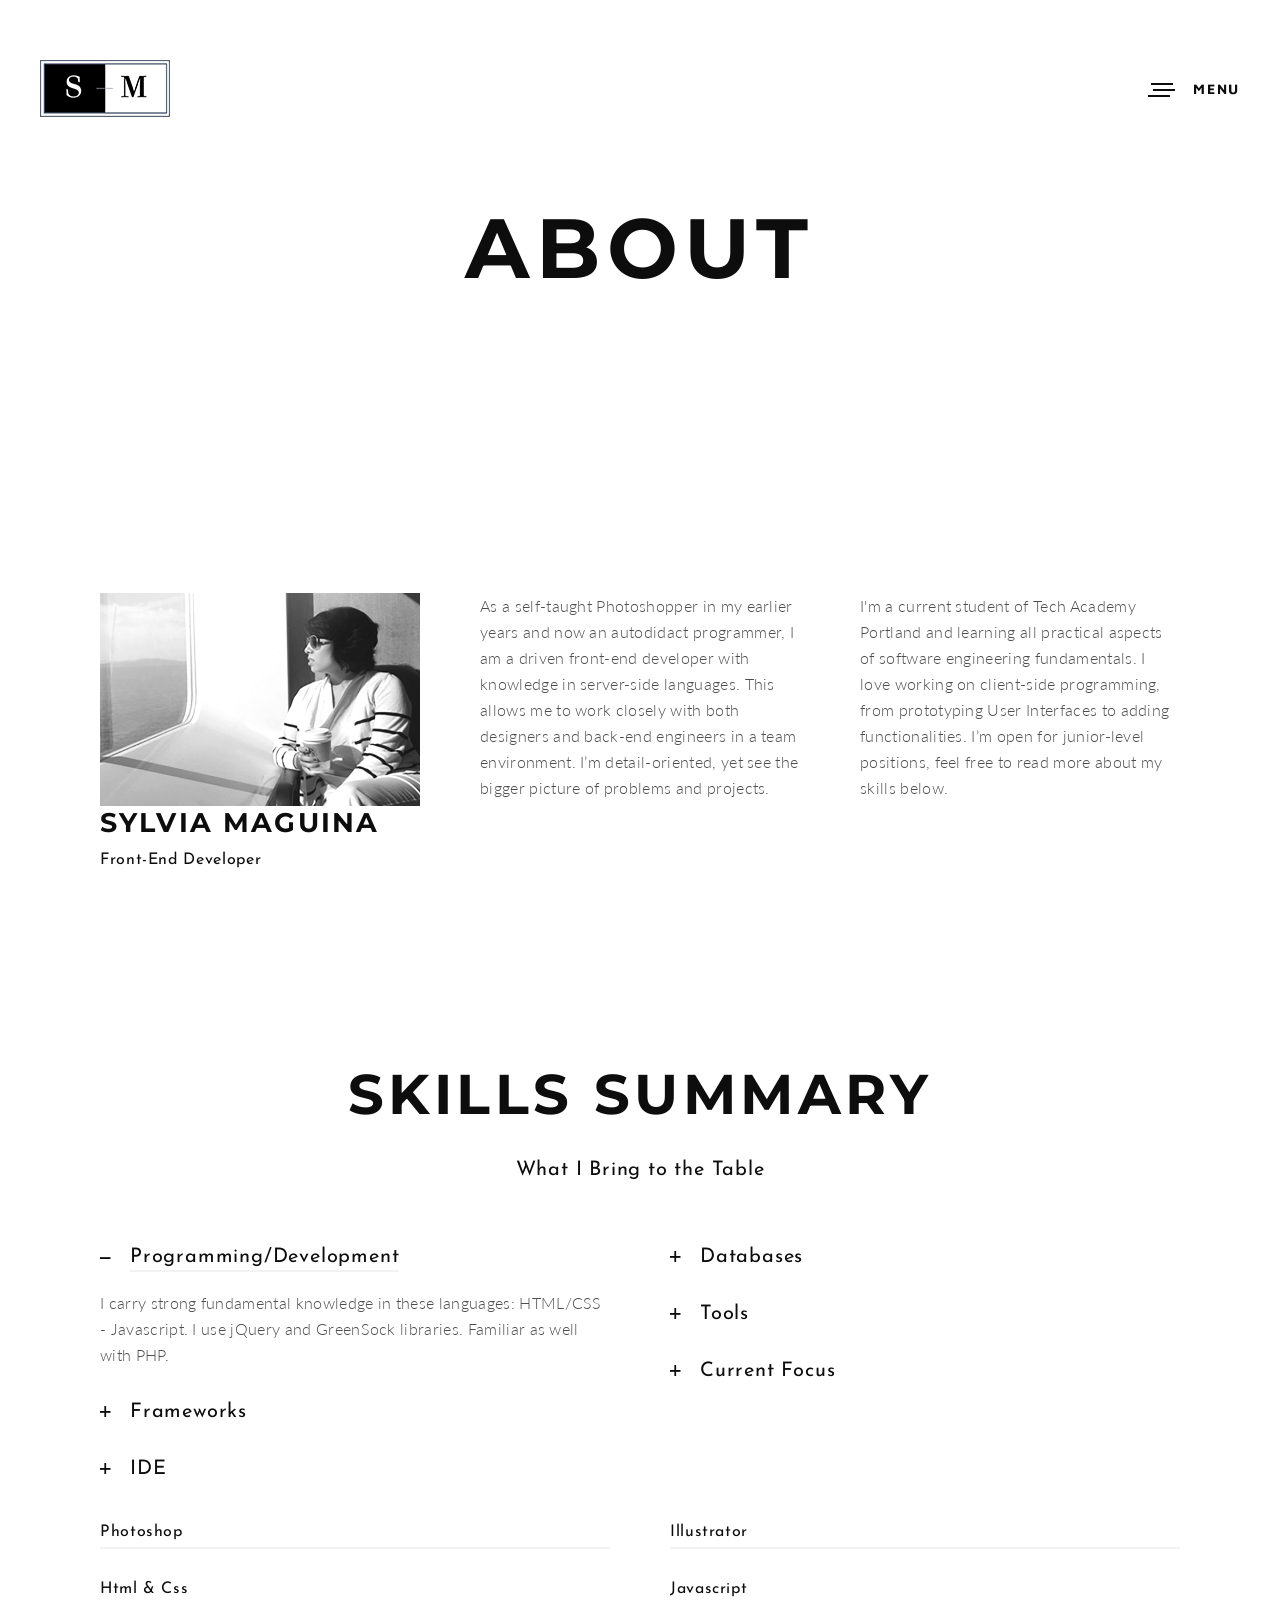
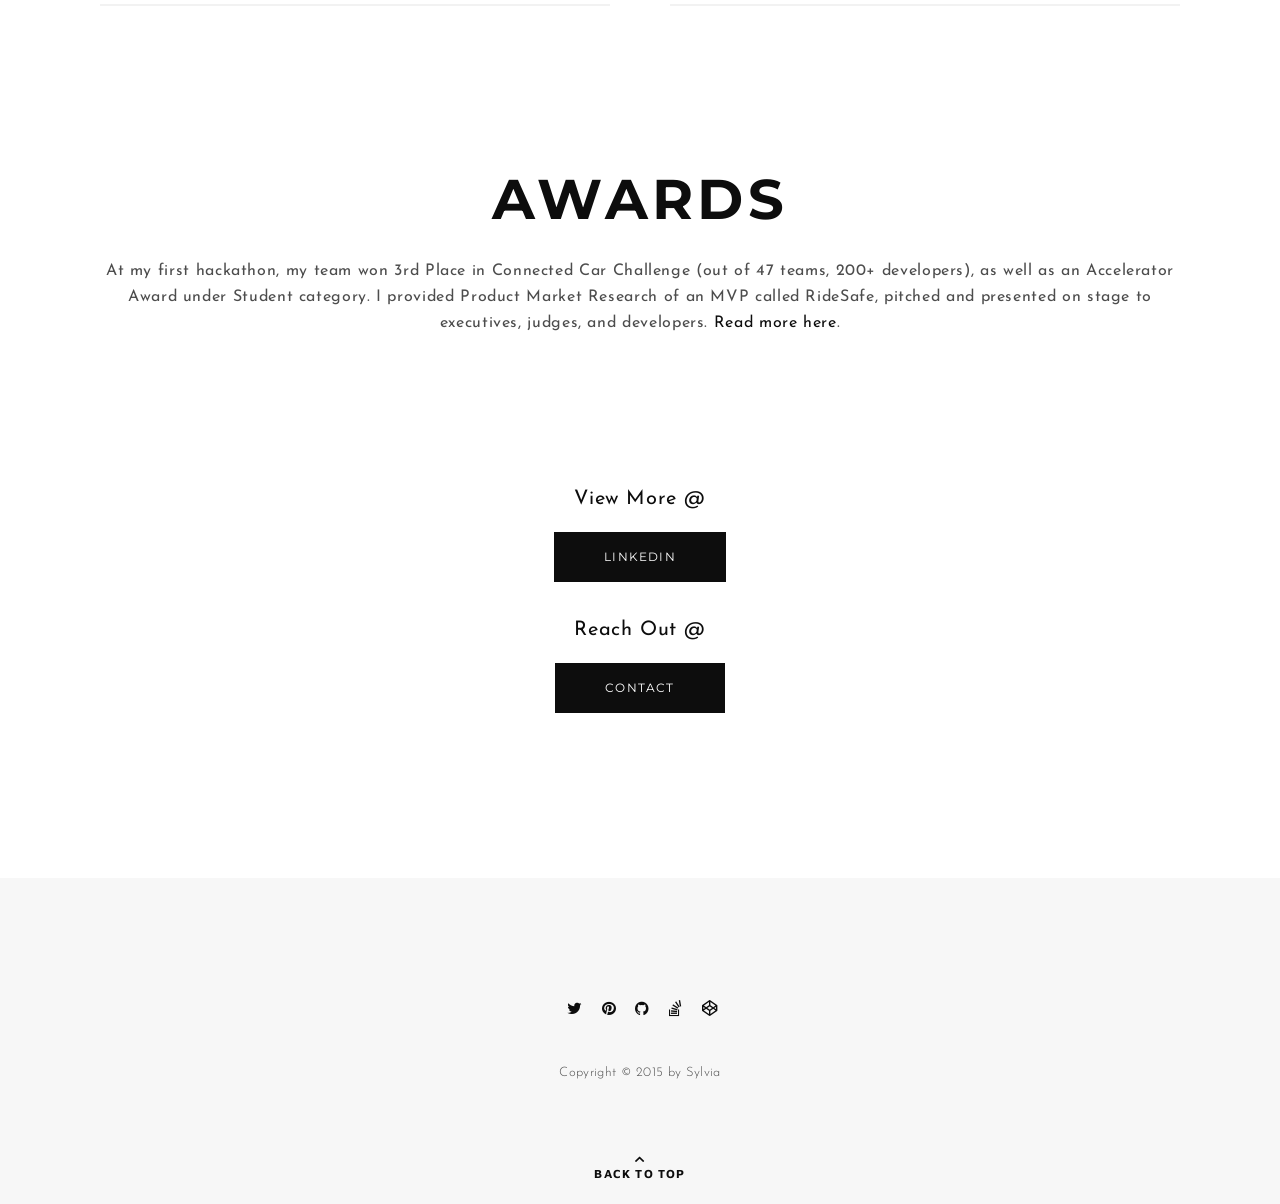
==== about.html @ 3fd0405b "initial commit" ====
<!doctype html>
<!--[if lt IE 7]> <html class="no-js ie6 oldie" lang="en"> <![endif]-->
<!--[if IE 7]>    <html class="no-js ie7 oldie" lang="en"> <![endif]-->
<!--[if IE 8]>    <html class="no-js ie8 oldie" lang="en"> <![endif]-->
<!--[if gt IE 8]><!--> <html class="no-js" lang="en-US"> <!--<![endif]-->
<head>

<!-- DEFAULT META TAGS -->
<meta charset="utf-8">
<meta name="viewport" content="width=device-width, initial-scale=1.0, maximum-scale=1.0, user-scalable=0" />
<meta http-equiv="Content-Type" content="text/html; charset=UTF-8" />
<title>Sylvia Maguina - Front End Engineering - Software Development</title>
<!-- DEFAULT META TAGS -->

<!-- FONTS -->
<link href="http://fonts.googleapis.com/css?family=Montserrat:400,700" rel="stylesheet" type="text/css">
<link href="http://fonts.googleapis.com/css?family=Maven+Pro:400,700,900" rel="stylesheet" type="text/css">
<link href="http://fonts.googleapis.com/css?family=Lato:300,400,700,900" rel="stylesheet" type="text/css">
<link href="http://fonts.googleapis.com/css?family=Josefin+Sans:400,700" rel="stylesheet" type="text/css">
<!-- FONTS -->

<!-- CSS -->
<link rel="stylesheet" id="default-style-css"  href="files/css/style.css" type="text/css" media="all" />
<link rel="stylesheet" id="wolf-css" href="files/css/wolf.css" type="text/css" media="all" />
<link rel="stylesheet" id="owlcarousel-css" href="files/css/owl.carousel.css" type="text/css" media="all" />
<link rel="stylesheet" id="fontawesome-style-css" href="files/css/font-awesome.min.css" type="text/css" media="all" />
<link rel="stylesheet" id="ionic-icons-style-css" href="files/css/ionicons.css" type="text/css" media="all" />
<link rel="stylesheet" id="mqueries-style-css"  href="files/css/mqueries.css" type="text/css" media="all" />
<!-- CSS -->

</head>

<body>

<!-- PAGELOADER -->
<div id="page-loader">
	<div class="page-loader-inner">
		<div class="loader"><strong>Loading</strong></div>
	</div>
</div>
<!-- PAGELOADER -->

<!-- PAGE CONTENT -->
<div id="page-content">

	<!-- HEADER -->
    <header id="header">
        <div class="header-inner clearfix">

            <div id="logo" class="left-float">
                <a id="dark-logo" class="logotype" href="index.html"><img src="files/uploads/smlogodark.png" srcset="files/uploads/smlogodark.png 1x, files/uploads/smlogodark@2x.png 2x" alt="Logo"></a>
                <a id="light-logo" class="logotype" href="index.html"><img src="files/uploads/smlogolight.png" srcset="files/uploads/smlogolight.png 1x, files/uploads/smlogolight@2x.png 2x" alt="Logo"></a>
            </div>

            <div id="menu" class="right-float clearfix">
                <a href="#" class="open-nav"><span class="hamburger"></span><span class="text">Menu</span></a>

                <nav id="main-nav">
                    <ul>
                        <li class="current-menu-item"><a href="index.html">Home</a>
                        </li>
                        <li><a href="about.html">About</a>
                        </li>
                        <!-- <li><a href="blog.html">Blog</a></li> -->
                        <li><a href="contact.html">Contact</a></li>
                    </ul>
                </nav>
            </div>
        </div> <!-- END .header-inner -->
    </header>
	<!-- HEADER -->    
	    
    <!-- HERO  -->
	<section id="hero" class="hero-auto parallax-section" data-parallax-image="files/uploads/cafe.jpg">
    	<div class="page-title">
            <h1><strong>About</strong></h1>
    	</div>
    </section>
    <!-- HERO -->
            
	<!-- PAGEBODY -->
	<section id="page-body">
    	
		<div class="wrapper">
        
        	<div class="column-section clearfix">
            	<div class="column one-third">
                    <img src="files/uploads/biophoto.jpg" alt="BIO PHOTO"/>
                    <div class="team-info offset">
                        <h4><strong>Sylvia Maguina</strong></h4>
                        <h6 class="alttitle">Front-End Developer</h6>
                    </div>
                </div>
                <div class="column one-third">
                	<p>As a self-taught Photoshopper in my earlier years and now an autodidact programmer, I am a driven front-end developer with knowledge in server-side languages. This allows me to work closely with both designers and back-end engineers in a team environment. I’m detail-oriented, yet see the bigger picture of problems and projects.</p>
                </div>
                <div class="column one-third last-col">
                	<p>I'm a current student of Tech Academy Portland and learning all practical aspects of software engineering fundamentals. I love working on client-side programming, from prototyping User Interfaces to adding functionalities. I’m open for junior-level positions, feel free to read more about my skills below.</p>
                </div>
            </div>
            
        	<div class="spacer spacer-big"></div>
           	
            <h2 class="align-center"><strong>Skills Summary</strong></h2>
            <h5 class="alttitle align-center">What I Bring to the Table</h5>
            
            <div class="column-section clearfix">
                <div class="column one-half">
                    <!-- Left-Side Accordion -->
                    <div class="accordion">
                        <div class="toggle-item">
                            <div class="toggle-title toggle-active">
                                <h5 class="alttitle toggle-name">Programming/Development</h5>
                            </div>
                            <div class="toggle-inner">I carry strong fundamental knowledge in these languages: HTML/CSS - Javascript. I use jQuery and GreenSock libraries. Familiar as well with PHP.</div>
                        </div>
                        <div class="toggle-item">
                            <div class="toggle-title">
                                <h5 class="alttitle toggle-name">Frameworks</h5>
                            </div>
                            <div class="toggle-inner">My favorites: Bootstrap, SASS (CSS Preprocessor). Practical knowledge of Wordpress CMS script customizations.</div>
                        </div>
                        <div class="toggle-item">
                            <div class="toggle-title">
                                <h5 class="alttitle toggle-name">IDE</h5>
                            </div>
                            <div class="toggle-inner">WebStorm (esp. for Javascript heavy projects), Sublime Text, Visual Studio</div>
                        </div>
                    </div>
                    <!-- Left-Side Accordion Ends -->
                </div>
                <div class="column one-half last-col">
                    <!-- Right-Side Accordion -->
                    <div class="accordion">
                        <div class="toggle-item">
                            <div class="toggle-title">
                                <h5 class="alttitle toggle-name">Databases</h5>
                            </div>
                            <div class="toggle-inner">Microsoft SQL Server and MySQL</div>
                        </div>
                        <div class="toggle-item">
                            <div class="toggle-title">
                                <h5 class="alttitle toggle-name">Tools</h5>
                            </div>
                            <div class="toggle-inner">Adobe Creative Suite, Photoshop, Illustrator, CodeKit, Codepen and Proto.io for prototyping, Git and Github for Version Control</div>
                        </div>
                        <div class="toggle-item">
                            <div class="toggle-title">
                                <h5 class="alttitle toggle-name">Current Focus</h5>
                            </div>
                            <div class="toggle-inner">Currently studying Python. Will be learning courses in C#, ASP.NET for MTA certification</div>
                        </div>
                    </div>
                    <!-- Right-Side Accordion Ends -->
                </div>
            </div>
             	                
     	</div> <!-- END .wrapper -->
            
        <div class="spacer spacer-small"></div>

        <div class="wrapper">
            <div class="column-section clearfix">
                <div class="column one-half">
                    <div class="skill">
                        <h6 class="skill-name alttitle">Photoshop</h6>
                        <div class="skill-bar"><div class="skill-active" style="" data-perc="88">
                            <span class="tooltip">88%</span></div></div>
                    </div>
                    <div class="skill">
                        <h6 class="skill-name alttitle">Html & Css</h6>
                        <div class="skill-bar"><div class="skill-active" style="" data-perc="97">
                            <span class="tooltip">97%</span></div></div>
                    </div>
                </div>
                <div class="column one-half last-col">
                    <div class="skill">
                        <h6 class="skill-name alttitle">Illustrator</h6>
                        <div class="skill-bar"><div class="skill-active" style="background-color:#28D9EF;" data-perc="73">
                            <span class="tooltip">73%</span></div></div>
                    </div>
                    <div class="skill">
                        <h6 class="skill-name alttitle">Javascript</h6>
                        <div class="skill-bar"><div class="skill-active" style="background-color:#28D9EF;" data-perc="85">
                            <span class="tooltip">80%</span></div></div>
                    </div>
                </div>
            </div> <!-- END .column-section -->
        </div>

        <div class="spacer spacer-big"></div>

		<div class="wrapper">
        	
           	<h2 class="align-center"><strong>Awards</strong></h2><br>
                <div class="column one-full align-center">
                    <p class="alttitle">At my first hackathon, my team won 3rd Place in Connected Car Challenge (out of 47 teams, 200+ developers), as well as an Accelerator Award under Student category. I provided Product Market Research of an MVP called RideSafe, pitched and presented on stage to executives, judges, and developers. <a href="http://developerboards.att.lithium.com/t5/AT-T-Developer-Program-Blogs/Coders-Win-with-Safety-Apps-at-Super-Mobility-Week-Hackathon/ba-p/38857">Read more here</a>.</p>
                </div>
            
       		<div class="spacer spacer-medium"></div>
            
            <h5 class="alttitle align-center">View More @</h5>
            <p class="align-center"><a class="sr-button sr-button2" href="http://www.linkedin.com/in/sylviam23">Linkedin</a></p>

            <h5 class="alttitle align-center">Reach Out @</h5>
            <p class="align-center"><a class="sr-button sr-button2" href="contact.html">Contact</a></p>
                       
		</div> <!-- END .wrapper -->
        
       	<div class="spacer spacer-big"></div>
        
 	</section>
	<!-- PAGEBODY -->
    
    <!-- FOOTER -->
    <footer>
        <div class="footer-inner align-center wrapper">
            <div class="widget">
                <ul class="socialmedia-widget">
                    <li class="twitter"><a href="http://www.twitter.com/smag23"></a></li>
                    <li class="pinterest"><a href="http://www.pinterest.com/inspiredmindTV"></a></li>
                    <li class="github"><a href="http://www.github.com/SMaguina"></a></li>
                    <li class="stackoverflow"><a href="http://stackoverflow.com/users/4808619/sylvia"></a></li>
                    <li class="codepen"><a href="http://codepen.io/SMaguina"></a></li>
                </ul>
            </div>

            <div class="widget copyright">
                <p>Copyright &copy; 2015 by Sylvia<br>
            </div>

            <a id="backtotop" href="#">Back To Top</a>
        </div>
    </footer>
    <!-- FOOTER -->
    
</div> <!-- END #page-content -->
<!-- PAGE CONTENT -->

<!-- SCRIPTS -->
<script src="files/js/jquery-2.1.4.min.js"></script>
<script type="text/javascript" src="files/js/jquery.pace.js"></script>
<script type="text/javascript" src="files/js/jquery.easing.1.3.js"></script>
<script type="text/javascript" src="files/js/jquery.easing.compatibility.js"></script>
<script type="text/javascript" src="files/js/jquery.visible.min.js"></script>
<script type="text/javascript" src="files/js/tweenMax.js"></script>
<script type="text/javascript" src="files/js/jquery.backgroundparallax.min.js"></script>
<script type="text/javascript" src="files/js/jquery.owl.carousel.js"></script>
<script type="text/javascript" src="files/js/jquery.wolf.min.js"></script>
<script type="text/javascript" src="files/js/lightcase.js"></script>
<script type="text/javascript" src="files/js/script.js"></script>
<!-- SCRIPTS -->

</body>
</html>
---- files/css/style.css ----
/*-----------------------------------------------------------------------------------

	0.	RESET & CLEARFIX
	1.	BASICS (body, headers, links, etc)
	2. 	GENERAL ELEMENTS
	3.	HEADER
	4.	PAGE LOADER
	5. 	MENU / NAV
	6. 	FOOTER
	7. 	HERO / PAGETITLE
	8. 	PORTFOLIO
	9. 	FILTER / SHARE
	10. BLOG
	11.	MASONRY
	12. HORIZONTAL SECTIONS
	13. PAGINATION
	14. COLUMNS GRID
	15. ELEMENTS / SHORTCODES
	16. CUSTOM
	
-----------------------------------------------------------------------------------*/



/*---------------------------------------------- 
0. RESET & CLEARFIX
------------------------------------------------*/
html, body, div, span, applet, object, iframe,
h1, h2, h3, h4, h5, h6, p, blockquote, pre,
a, abbr, acronym, address, big, cite, code,
del, dfn, em, font, img, ins, kbd, q, s, samp,
small, strike, strong, sub, sup, tt, var,
.overlaycaption,figure,
b, u, i, center,
dl, dt, dd, ol, ul, li,
fieldset, form, label, legend,
table, caption, tbody, tfoot, thead, tr, th, td {
	margin: 0;
	padding: 0;
	border: 0;
	outline: 0;
	font-size: 100%; }
	
ol, ul  { list-style: none; }

:focus  { outline: 0; }

/* deleting the default appearence for form elements */
input[type=text], input[type=password], input[type=submit], textarea, select { -moz-appearance: none; -webkit-appearance: none; }

.clearfix:after { content: ""; display: block; clear: both; visibility: hidden; font-size: 0;  height: 0; }
.clearfix { *display: inline-block; height: 1%; }
.clear { clear: both; display: block; font-size: 0;	height: 0; line-height: 0; width:100%; }

/* HTML5 display definitions */
article, aside, details, .overlaycaption, figure, footer, header, hgroup, menu, nav, section, dialog { display: block; }
audio, canvas, video { display: inline-block; *display: inline; *zoom: 1; }
audio:not([controls]) { display: none; }
[hidden] { display: none; visibility: hidden; }




/*---------------------------------------------- 
1. BASICS
------------------------------------------------*/
html {
	height: 100%;
	font-size: 100%;
	-webkit-text-size-adjust: 100%; /* Prevent iOS text size adjust on orientation change without disabling user zoom */
	-ms-text-size-adjust: 100%;
	position: relative;
	}

body {
	font-family: 'Lato', 'Helvetica Neue', Helvetica, Arial, sans-serif; 
	font-weight: 300;
	letter-spacing: 0.02em;
	font-size: 16px; 
	line-height: 26px;
	color:#4d4d4d; 
	text-align: left; 
	position: relative;
	background: #ffffff;
	min-height: 100%;
	}
::selection { background:#0d0d0d; color:#ffffff; }
::-moz-selection { background:#0d0d0d; color:#ffffff; }
::-webkit-selection { background:#0d0d0d; color:#ffffff; }


/* Headings
---------------------------------------- */
h1, h2, h3, h4, h5, h6 {
	font-family: 'Montserrat'; 
	font-weight: 400;
	text-transform: uppercase; 
	letter-spacing: 0.08em;
	color: #0d0d0d;
	}
	.text-light h1, .text-light h2, .text-light h3, .text-light h4, .text-light h5, .text-light h6 { color: #0d0d0d; }

h1 { font-size: 84px; line-height: 96px; }
h2 { font-size: 56px; line-height: 66px; }
h3 { font-size: 34px; line-height: 42px; text-align: center; }
h4 { font-size: 27px; line-height: 34px; }
h5 { font-size: 20px; line-height: 26px; }
h6 { font-size: 16px; line-height: 21px; }

h1 b, h2 b, h3 b, h4 b, h5 b, h6 b, h1 strong, h2 strong, h3 strong, h4 strong, h5 strong, h6 strong { font-weight: 700; }
	
/* Headers Spacing */
div h1, div h2, div h3, div h4, div h5, div h6 { margin-top: 30px; }
div h1:first-child, div h2:first-child, div h3:first-child, div h4:first-child, div h5:first-child, div h6:first-child { margin-top: 0px !important; }

h1 + h1, h1 + h2, h1 + h3, h1 + h4, h1 + h5, h1 + h6,
h2 + h1, h2 + h2, h2 + h3, h2 + h4, h1 + h5, h2 + h6,
h3 + h1, h3 + h2, h3 + h3, h3 + h4, h3 + h5, h3 + h6,
h4 + h1, h4 + h2, h4 + h3, h4 + h4, h4 + h5, h4 + h6,
h5 + h1, h5 + h2, h5 + h3, h5 + h4, h5 + h5, h5 + h6,
h6 + h1, h6 + h2, h6 + h3, h6 + h4, h6 + h5, h6 + h6 { margin-top: 10px; }

.alttitle { font-family: 'Josefin Sans'; font-weight: 400; text-transform: none; letter-spacing: 0.04em; }
.alttitle b, .alttitle strong { font-weight: 700; }

/* headers with link */
h1 a, h2 a, h3 a, h4 a, h5 a, h6 a { color: #0d0d0d; 	}
h1 a:hover, h2 a:hover, h3 a:hover, h4 a:hover, h5 a:hover, h6 a:hover { color: #28D9EF; }



/* Forms
---------------------------------------- */
::-webkit-input-placeholder { color: #0d0d0d; }
:-moz-placeholder { color: #0d0d0d; }
::-moz-placeholder { color: #0d0d0d; }
:-ms-input-placeholder { color: #0d0d0d; }

.text-light ::-webkit-input-placeholder { color: #ffffff; }
.text-light :-moz-placeholder { color: #ffffff; }
.text-light ::-moz-placeholder { color: #ffffff; }
.text-light :-ms-input-placeholder { color: #ffffff; }

input[type=text], input[type=password], input[type=email], textarea {
	font-family: 'Montserrat', 'Helvetica Neue', Helvetica, Arial, sans-serif; 
	font-weight: 700;
	font-size: 16px;
	background: transparent;
	border: none;
	line-height: 24px;
	height: 24px;
	color:#0d0d0d;
	padding: 0px 0px;
	transition: all 200ms ease;
	border-radius: 0px;
	-moz-border-radius:0x; 
	-khtml-border-radius:0px; 
	-webkit-border-radius:0px;
	resize: none;
	border-bottom: 1px solid #f2f2f2;
	}
	.text-light input[type=text], .text-light input[type=password], .text-light input[type=email], .text-light textarea { border-color: #808080; color: #ffffff; }
		
input[type=text]:focus, input[type=password]:focus, input[type=email]:focus, textarea:focus { border-color: #0d0d0d; }
.text-light input[type=text]:focus, .text-light input[type=password]:focus, .text-light input[type=email]:focus, .text-light textarea:focus { border-color: #ffffff; }

input.false[type=text], input.false[type=password]:focus, input.false[type=email], textarea.false { 
	border-color: #fa4d5a;
}

input[type=text], input[type=password], input[type=email] { width: 100%; max-width: 100%; }
textarea { width: 100%; min-height: 100px; max-width: 100%; }

.one-half input[type=text], .one-half input[type=password], .one-half input[type=email] { width: 520px; }
.one-half textarea { width: 520px; }

input[type=submit] {
	cursor: pointer;
	border-radius: 0px;
	-moz-border-radius:0x; 
	-khtml-border-radius:0px; 
	-webkit-border-radius:0px;
	display: inline-block;
	font-family: 'Montserrat';
	font-weight: 400;
	font-size: 12px;
	line-height: 20px !important;
	letter-spacing: 0.1em; 
	text-transform: uppercase;
	text-align: center;
	margin-bottom: 5px;
	-webkit-transition: all 0.1s ease;
    -moz-transition: all 0.1s ease;
    -o-transition: all 0.1s ease;
    -ms-transition: all 0.1s ease;
    transition: all 0.1s ease;
	color: #ffffff;
	padding: 15px 50px;
	background: #0d0d0d;
	border: none;
	}

input[type=submit]:hover { background: #28D9EF;  }
.text-light input[type=submit]:hover {  background: #ffffff; color: #0d0d0d; }
	
select {
	border: 1px solid #d9d9d9 ;
	font-family: 'Maven Pro';
	font-size: 14px;
	font-weight: 300;
	height: 44px;
	width: auto;
	padding:8px;
	color: #b2b2b2;
	border-radius: 0px;
	-moz-border-radius:0x; 
	-khtml-border-radius:0px; 
	-webkit-border-radius:0px;
	}
select:hover {	border-color: #0d0d0d; }
	
select option {
	cursor: pointer;
	padding: 5px 7px;
	}
	
label {
	line-height: 20px;
	width: 100%;
	color: #0d0d0d;
	font-size: 13px;
	font-weight: 400;
	text-transform: uppercase; 
	letter-spacing: 0.1em;
	}
	.text-light label { color: #ffffff; }
	.form-row.false label { color: #fa4d5a; }
	
form {
	margin-top: 80px;
	}
	
form .form-row {
	margin-top: 40px;
	position: relative;
	}
	
form .form-submit {
	margin-top: 40px;
	}
	
div form:first-child, form .form-row:first-child 	 {
	margin-top: 0px;
	}
	

/* Chech formular */
#form-note {
	display: none;
	margin-top: 20px;
	}



/* Links
---------------------------------------- */
a {
	text-decoration: none;
	cursor: pointer;
	-webkit-tap-highlight-color:rgba(0,0,0,0.0);
	color: #0d0d0d;
	}
	a:hover { color: #28D9EF; }
	
.text-light a:hover { color: #ffffff; }



/* Embedded content
---------------------------------------- */
img, object, video {
	max-width: 100%; 
	height: auto;
	display: inline-block;
	margin:0;
    vertical-align:top;
	}
	
img {
	width: auto;
	max-width: 100%; 
	border: 0;
	-ms-interpolation-mode: bicubic;
	}

p img { margin-top: 20px; }
p img:first-child { margin-top: 0px; }
img.alignleft { margin: 3px 20px 20px 0; float: left; }
img.alignright { margin: 3px 0px 20px 20px; float: right; }



/* Lists
---------------------------------------- */
ul {
	margin-top: 20px;
	margin-left: 15px;
	list-style: disc;
	}
	div ul:first-child, li ul:first-child { margin-top: 0px; }
	
ol {
	margin-top: 20px;
	margin-left: 30px;
	list-style: decimal;
	}
	div ol:first-child, li ol:first-child { margin-top: 0px; }

ul li, ol li {
	margin-top: 10px;
	}
	ul li:first-child, ol li:first-child { margin-top: 0px; }	

ul.list-nostyle {
	list-style: none !important;
	margin-left: 0 !important;
	}
	
ul.list-nostyle li > .fa {
	margin-right: 10px;
	}
	


/* Others
---------------------------------------- */
p { 
	margin-top: 20px; 
	}
	div p:first-child {  margin-top: 0px;  }	
	
strong, b, dt {
	font-weight: 600;
}

i, dfn, em {
	font-style: italic;
	}
	
strong i, b i, dt i, strong em, b em, dt em {
	font-style: italic;
	font-weight: 700;
	}

blockquote {
	margin: 60px;
	font-size: 24px; line-height: 32px;
	font-family: 'Josefin Sans', Georgia;
	font-weight: 300;
	color: #0d0d0d;
	font-style: italic;
	}
	div blockquote:first-child {  margin-top: 0px;  }

blockquote p {
	margin: 0;
	}
	
pre, code {
	padding: 20px;
	margin-top: 20px;
	font-size: 12px;
	line-height: 16px;
	display: block;
	background: #f7f7f7;
	color: #0d0d0d;
	}
	div pre:first-child, div code:first-child { margin-top: 0px; } 

p pre, p code {
	padding: 0 5px;
	margin-top: 0;
	display: inline-block;
	}


/*---------------------------------------------- 
2. GENERAL ELEMENTS
------------------------------------------------*/
#page-content {
	overflow: hidden;
	margin: 0;
	min-width: 1080px;
	}
	
#page-body {
	padding-top: 150px;					
	}
	#page-body.nopadding { padding: 0; }

.wrapper {
	width: 1080px;
	margin: 0 auto;
	}
	.wrapper-small { width: 780px;	margin: 0 auto; padding-top: 80px; }
	.wrapper-mini { width: 400px;	margin: 0 auto; }
	.wrapper:after, .wrapper-small:after, .wrapper-mini:after  { content: ""; display: block; clear: both; visibility: hidden; font-size: 0;  height: 0; }

.left-float { 
	float: left; 
	}
	
.right-float { 
	float: right; 
	}
	
.align-center {
	text-align: center;
	}
	
.align-right {
	text-align: right;
	}
	
.text-light {
	color: #ffffff;
	}

.colored {
	color: #28D9EF;
	}
	
		

/*---------------------------------------------- 
3. HEADER
------------------------------------------------*/
header {
	position: fixed;
	top: 0;
	left: 0;
	width: 100%;
	height: 0px;
	z-index: 10;
	}	
	header.non-fixed {	position: absolute; }	
	
header .header-inner { padding: 0px 40px; height: 0; margin-top: 60px; margin-bottom: 60px; }
header .header-inner.wrapper { padding: 0; }

/* header background (white bar when nav is open)*/
header:after {
	content:"";
	background: #ffffff;
	position: absolute;
	top: -150px;									
	left: 0;	
	width: 100%;
	height: 150px;								
	transition: top 0.3s ease;
	z-index: 9;
	}
	header.nav-is-open:after { top: 0; }
	header.header-transparent:after { background: transparent; display: none; }
		
header #logo {
	max-width: 100%;
	height: 30px;
	position: relative;
	z-index: 10;
	}

header #logo #dark-logo + #light-logo {
	position: absolute;
	top: 0;
	left: 0;
	height: 100%;
	opacity: 0; filter: alpha(opacity=0); -ms-filter:"progid:DXImageTransform.Microsoft.Alpha(Opacity=0)";
	}
	
header #logo img { max-height: 100%; }


/* switching logos */
header #logo .logotype { transition: opacity 0.3s ease; }
header.nav-is-open #logo #dark-logo { opacity: 1; filter: alpha(opacity=100); -ms-filter:"progid:DXImageTransform.Microsoft.Alpha(Opacity=100)"; }
header.nav-is-open #logo #light-logo {opacity:0;filter: alpha(opacity=0);-ms-filter:"progid:DXImageTransform.Microsoft.Alpha(Opacity=0)";}
header #logo.show-light-logo #dark-logo { opacity: 0; filter: alpha(opacity=0); -ms-filter:"progid:DXImageTransform.Microsoft.Alpha(Opacity=0)"; }
header #logo.show-light-logo #dark-logo + #light-logo { opacity: 1; filter: alpha(opacity=100); -ms-filter:"progid:DXImageTransform.Microsoft.Alpha(Opacity=100)"; }

.header-transparent #logo #dark-logo { opacity: 1; filter: alpha(opacity=100); -ms-filter:"progid:DXImageTransform.Microsoft.Alpha(Opacity=100)"; }
.header-transparent #logo #light-logo { opacity: 0; filter: alpha(opacity=0); -ms-filter:"progid:DXImageTransform.Microsoft.Alpha(Opacity=0)"; }
.header-transparent #logo.show-light-logo #dark-logo { opacity: 0; filter: alpha(opacity=0); -ms-filter:"progid:DXImageTransform.Microsoft.Alpha(Opacity=0)"; }
.header-transparent #logo.show-light-logo #dark-logo + #light-logo { opacity: 1; filter: alpha(opacity=100); -ms-filter:"progid:DXImageTransform.Microsoft.Alpha(Opacity=100)"; }

header.hero-invisible #logo #dark-logo { opacity: 1!important; filter: alpha(opacity=100)!important; -ms-filter:"progid:DXImageTransform.Microsoft.Alpha(Opacity=100)"!important; }
header.hero-invisible #logo #light-logo {opacity:0!important;filter: alpha(opacity=0)!important;-ms-filter:"progid:DXImageTransform.Microsoft.Alpha(Opacity=0)"!important;}


/* header-open on page load */
header.header-open:after { top: 0; }
header.header-open:not(.header-transparent) #logo #dark-logo, header.nav-is-open:not(.header-transparent) #logo #dark-logo{opacity:1!important;filter:alpha(opacity=100)!important;-ms-filter:"progid:DXImageTransform.Microsoft.Alpha(Opacity=100)"!important;}
header.header-open:not(.header-transparent) #logo #light-logo, header.nav-is-open:not(.header-transparent) #logo #light-logo{opacity:0!important;filter: alpha(opacity=0)!important;-ms-filter:"progid:DXImageTransform.Microsoft.Alpha(Opacity=0)"!important;}

header.header-open:not(.header-transparent) + #hero, header.header-open:not(.header-transparent) + #page-body { 
	margin-top: 150px; 						
}




/*---------------------------------------------- 
4. PAGELOADER
------------------------------------------------*/
.pace {
    position: fixed;
    top: 0;
    left: 0;
    width: 100%;
	height: 4px;
    background: transparent;
    z-index: 999999;
	transition: all 800ms .2s ease-in-out;
	-webkit-transition: all 800ms .2s ease-in-out;
    -moz-transition: all 800ms .2s ease-in-out;
    -o-transition: all 800ms .2s ease-in-out;
    -ms-transition: all 800ms .2s ease-in-out;
	 opacity:1;filter:alpha(opacity=100);-ms-filter:"progid:DXImageTransform.Microsoft.Alpha(Opacity=100)";
	}
body.loading-end .pace { opacity:0!important;filter:alpha(opacity=0)!important;-ms-filter:"progid:DXImageTransform.Microsoft.Alpha(Opacity=0)"!important; }

.pace .pace-progress {
    background: #000000;
    z-index: 2000;
    height: 4px;
    -moz-transition: all 1s;
    -webkit-transition: all 1s;
    -ms-transition: all 1s;
    -khtml-transition: all 1s;
    transition: all 1s;
}

.pace-inactive {
   display: none;
}

#page-loader {
	position: fixed;
	height: 100%;
	width: 100%;
	background: #ffffff;
	z-index: 9;
	}	
	
#page-loader .loader-logo-name {
	position: absolute;
	top: 40px;
	left: 0;
	text-align: center;
	width: 100%;
	}
	
#page-loader .loader-logo-name img {
	height: 30px;
	}
	
#page-loader .loader-subtitle {
	margin-top: 10px;
	}
	
#page-loader .loader {
	margin-top: 40px;
	font-family: 'Montserrat'; 
	font-weight: 400;
	text-transform: uppercase; 
	letter-spacing: 0.1em;
	color: #0d0d0d;
	font-size: 32px;
	line-height: 40px;
	position: absolute;
	top: 50%;
	margin-top: -20px;
	left: 0;
	text-align: center;
	width: 100%;
	}



/*---------------------------------------------- 
5. MENU / NAV
------------------------------------------------*/
#menu {
	position: relative;
	z-index: 10;
	}
	
.open-nav {
	display: block;
	height: 30px;										
	float: right;
	position: relative;
	z-index: 10;
	margin-left: 20px;
	}

.open-nav .hamburger {
 	display: inline-block;
	width: 22px;
	height: 2px;
	background-color: #0d0d0d;
	position: relative;
	top: -3px;
	transition: background 0.4s ease;
	}
	
.open-nav .hamburger:before, .open-nav .hamburger:after {
  	content: '';
  	width: 100%;
  	height: 100%;
  	position: absolute;
  	background-color: #0d0d0d;
  	right: 0;
  	-webkit-transform: translateZ(0);
  	-moz-transform: translateZ(0);
  	-ms-transform: translateZ(0);
  	-o-transform: translateZ(0);
  	transform: translateZ(0);
  	-webkit-backface-visibility: hidden;
  	backface-visibility: hidden;
  	transition: transform 0.4s, background 0.4s ease, right .2s ease;
	-webkit-transition: -webkit-transform 0.4s ease, background 0.4s, right .2s ease;
    -moz-transition: -moz-transform 0.4s, background 0.4s ease, right .2s ease;
    -o-transition: -o-transform 0.4s, background 0.4s ease, right .2s ease;
    -ms-transition: -ms-transform 0.4s, background 0.4s ease, right .2s ease;
	}
	
.open-nav .hamburger:before {
	right: 2px;	
  	-webkit-transform: translateY(-6px) rotate(0deg);
  	-moz-transform: translateY(-6px) rotate(0deg);
  	-ms-transform: translateY(-6px) rotate(0deg);
  	-o-transform: translateY(-6px) rotate(0deg);
  	transform: translateY(-6px) rotate(0deg);
	}
.open-nav .hamburger:after {
	right: 5px;	
  	-webkit-transform: translateY(6px) rotate(0deg);
  	-moz-transform: translateY(6px) rotate(0deg);
  	-ms-transform: translateY(6px) rotate(0deg);
  	-o-transform: translateY(6px) rotate(0deg);
  	transform: translateY(6px) rotate(0deg);
	}
	
.open-nav:hover .hamburger:before, .open-nav:hover .hamburger:after { 
	right: 0px;
 	}

.open-nav .text {
	width: 65px;
	text-align: right;
	display: inline-block;
	font-family: 'Maven Pro';
	font-weight: 700;
	font-size: 14px;
	line-height: 30px;										
	text-transform: uppercase;
	color: #0d0d0d;
	letter-spacing: 0.12em;
	transition: width 0.4s ease, opacity 0.2s ease 0.3s, color 0.4s;
	}
	
	
/* open nav state */	
header.nav-is-open #menu .open-nav .hamburger {
  	background-color: transparent;
	transition: background 0.1s ease;
}
header.nav-is-open #menu .open-nav .hamburger:before {
	width:70%;
	right: 0px;	
	-webkit-transform: translateY(0) rotate(45deg);
	-moz-transform: translateY(0) rotate(45deg);
	-ms-transform: translateY(0) rotate(45deg);
	-o-transform: translateY(0) rotate(45deg);
	transform: translateY(0) rotate(45deg);
  	background-color: #0d0d0d;
}
header.nav-is-open #menu .open-nav .hamburger:after {
	width:70%;
	right: 0px;
	-webkit-transform: translateY(0) rotate(-45deg);
	-moz-transform: translateY(0) rotate(-45deg);
	-ms-transform: translateY(0) rotate(-45deg);
	-o-transform: translateY(0) rotate(-45deg);
	transform: translateY(0) rotate(-45deg);
  	background-color: #0d0d0d;
}

header.nav-is-open #menu .open-nav .text {
	transition: width 0.4s ease, opacity 0.2s ease;
  	width: 0px;
	opacity: 0; filter: alpha(opacity=0); -ms-filter:"progid:DXImageTransform.Microsoft.Alpha(Opacity=0)";
	}
	


nav#main-nav {
	float: left;
	visibility: hidden;
	}
	header.nav-is-open #menu nav#main-nav { visibility: visible; }
	
nav#main-nav ul {
	list-style: none;
	text-align: center;
	margin: 0 auto;
	position: relative;
	z-index: 10;
	}

nav#main-nav ul > li {
	margin: 0 0 0 20px;
	padding: 0;
	display: inline-block;
	position: relative;
	transition: top 0.3s ease 0.4s, opacity 0.3s ease;
	top: -5px;
	opacity: 0; filter: alpha(opacity=0); -ms-filter:"progid:DXImageTransform.Microsoft.Alpha(Opacity=0)";
	}
	nav#main-nav ul > li:first-child { margin: 0; }
	header.nav-is-open #menu nav#main-nav ul > li:nth-child(2n) { transition: top 0.3s ease 0.5s, opacity 0.3s ease 0.5s; }
	header.nav-is-open #menu nav#main-nav ul > li:nth-child(3n) { transition: top 0.3s ease 0.6s, opacity 0.3s ease 0.6s; }
	header.nav-is-open #menu nav#main-nav ul > li:nth-child(4n) { transition: top 0.3s ease 0.7s, opacity 0.3s ease 0.7s; }
	header.nav-is-open #menu nav#main-nav ul > li:nth-child(5n) { transition: top 0.3s ease 0.8s, opacity 0.3s ease 0.8s; }
	header.nav-is-open #menu nav#main-nav ul > li:nth-child(6n) { transition: top 0.3s ease 0.9s, opacity 0.3s ease 0.9s; }
	header.nav-is-open #menu nav#main-nav ul > li:nth-child(7n) { transition: top 0.3s ease 1.0s, opacity 0.3s ease 1.0s; }
	header.nav-is-open #menu nav#main-nav ul > li:nth-child(8n) { transition: top 0.3s ease 1.1s, opacity 0.3s ease 1.1s; }
	header.nav-is-open #menu nav#main-nav ul > li { top: 0; opacity: 1; filter: alpha(opacity=100); -ms-filter:"progid:DXImageTransform.Microsoft.Alpha(Opacity=100)"; transition: top 0.3s ease 0.4s, opacity 0.3s ease 0.4s; }
	
nav#main-nav ul li > a {
	display: inline-block;
	font-family: 'Maven Pro';
	font-weight: 700;
	font-size: 14px;
	line-height: 30px;										
	text-transform: uppercase;
	color: #0d0d0d;
	letter-spacing: 0.12em;
	transition: all 100ms ease;
	}
	nav#main-nav > ul > li:hover > a, nav#main-nav > ul > li.current-menu-item > a { color: #28D9EF !important; }

/* submenu */
nav#main-nav ul li > ul.submenu {
	position: absolute;
	top: 20px;
	right: -20px;
	width: 240px;
	padding-top: 20px;
	opacity: 0; filter: alpha(opacity=0); -ms-filter:"progid:DXImageTransform.Microsoft.Alpha(Opacity=0)";
	visibility: hidden;
	transition: all 400ms ease;
	}
	nav#main-nav ul li:hover > ul.submenu { 
	opacity: 1; filter: alpha(opacity=100); -ms-filter:"progid:DXImageTransform.Microsoft.Alpha(Opacity=100)";
	visibility: visible;
	top: 30px;
	transition: all 400ms ease;
	}
	
nav#main-nav ul li > ul.submenu > li {
	margin: 0;
	padding: 2px 20px 2px 20px;
	display: block;
	position: relative;
	text-align: right;
	background: #0d0d0d;
	}
	nav#main-nav ul li > ul.submenu > li:first-child { padding-top: 15px; }
	nav#main-nav ul li > ul.submenu > li:last-child { padding-bottom: 15px; }
	
nav#main-nav ul li > ul.submenu > li a {
	color: #ffffff;
	font-weight: 400;
	font-size: 13px;
	line-height: 18px;
	opacity: 0.6; filter: alpha(opacity=60); -ms-filter:"progid:DXImageTransform.Microsoft.Alpha(Opacity=60)";
	}
	
nav#main-nav ul li > ul.submenu > li a em, nav#main-nav ul li > ul.submenu > li a i {
	font-size: 0.9em;
	text-transform: none;
	letter-spacing: 0.05em;
	}
	
nav#main-nav ul li > ul.submenu > li a:hover, nav#main-nav ul li > ul.submenu > li.current-menu-item > a {
	opacity: 1; filter: alpha(opacity=100); -ms-filter:"progid:DXImageTransform.Microsoft.Alpha(Opacity=7-100)";
	}
	
	
/* menu color switch */
header:not(.hero-invisible) .menu-light .open-nav .text { color: #ffffff; }
header:not(.hero-invisible) .menu-light .open-nav .hamburger, header:not(.hero-invisible) .menu-light .open-nav .hamburger:before, header:not(.hero-invisible) .menu-light .open-nav .hamburger:after { background-color: #ffffff; }
.menu-light nav#main-nav > ul > li > a { color: #ffffff; }	
header.nav-is-open:not(.header-transparent) .menu-light nav#main-nav > ul > li > a { color: #0d0d0d; }	
header.header-open:not(.header-transparent) .menu-light nav#main-nav > ul > li > a { color: #0d0d0d; }	

header.nav-is-open.header-transparent #menu.menu-light .open-nav .text { color: #ffffff; }
header.nav-is-open.header-transparent #menu.menu-light .open-nav .hamburger:before { background-color: #ffffff; }
header.nav-is-open.header-transparent #menu.menu-light .open-nav .hamburger:after { background-color: #ffffff; }
header.nav-is-open.header-transparent #menu.menu-light .open-nav .hamburger:before { background-color: #ffffff; }
header.nav-is-open.header-transparent #menu.menu-light .open-nav .hamburger:after { background-color: #ffffff; }

header.hero-invisible #menu .open-nav .text { color: #0d0d0d !important; }
header.hero-invisible #menu .open-nav .hamburger, header.hero-invisible #menu .open-nav .hamburger:before, header.hero-invisible #menu .open-nav .hamburger:after { background-color: #0d0d0d !important; }
header.nav-is-open #menu .open-nav .hamburger { background-color: transparent !important; }
header.hero-invisible .menu-light nav#main-nav > ul > li > a { color: #0d0d0d; }	

/* header-open on page load */
header.header-open #menu .open-nav { display: none; }
header.header-open #menu nav#main-nav { visibility: visible;}
header.header-open nav#main-nav ul > li { transition: none; top: 0px; opacity: 1; filter: alpha(opacity=100); -ms-filter:"progid:DXImageTransform.Microsoft.Alpha(Opacity=100)";	}


/*---------------------------------------------- 
6. FOOTER
------------------------------------------------*/
footer {
	width: 100%;
	background: #f7f7f7;
	position: relative;
	font-size: 13px;
	line-height: 23px;
	}
	footer.footer-dark { background: #0d0d0d; }
	
footer .footer-inner {
	padding: 120px 0;
	}
	
footer .copyright { 
	font-family: 'Josefin Sans';
	}
	
footer .widget { 
	margin-top: 40px;
	}
	footer .widget:first-child, div .widget:first-child { margin:0; }
		
footer #backtotop {
	text-align: center;
	font-size: 12px;
	font-family: "Maven Pro";
	font-weight: 700;
	text-transform: uppercase;
	letter-spacing: 0.1em;
	color: #0d0d0d;
	line-height: 20px;
	position: absolute;
	bottom: 20px;
	left: 50%;
	margin-left: -50px;
	width: 100px;
	transition: all 0.2s ease;
	z-index: 2;
	}
	.text-light #backtotop { color: #ffffff; }
	footer #backtotop:hover { color: #28D9EF; }
	
footer #backtotop:before {
	text-align: center;
	content: "\f126";
	font-family: "Ionicons";
	font-size: 10px;
	line-height: 10px;
	height: 10px;
	width: 10px;
	text-align: center;
	position: absolute;
	top: -10px;
	left: 50%;
	margin-left: -5px;
	transition: top 0.2s ease;
	}
	footer #backtotop:hover:before { top: -13px; }
	

/*---------------------------------------------- 
7. HERO / PAGETITLE
------------------------------------------------*/
#hero {
	position: relative;
	overflow: hidden;
	}

/* hero slider */	
#hero .hero-slider {
	position: relative;
	}
	
#hero .hero-slider .slider-item {
	height: 100vh;
	position:relative;
	background-position: center center;
	background-size: cover;
	}
	
#hero.hero-big .hero-slider .slider-item { height: 600px; max-height: 90vh; }
#hero.hero-half .hero-slider .slider-item { height: 400px; max-height: 60vh; }

/* hero pagetitle */
#hero .page-title {
	padding-top: 200px;
	padding-bottom: 120px;
	position: relative;
	text-align: center;
	}
	#hero .page-title:not(.wrapper) { width: calc(100% - 80px); padding-left: 40px; padding-right: 40px; }
	
#hero.hero-full { height: 100vh; }
#hero.hero-big { height: 600px; max-height: 90vh;}
#hero.hero-half { height: 400px; max-height: 60vh; }
	
#hero.hero-full .page-title, #hero.hero-big .page-title, #hero.hero-half .page-title {
	padding: 0; 
	position: absolute;
	top: 50%;
	left: 40px;
	-webkit-transform: translateY(-50%); 
	-moz-transform: translateY(-50%); 
	-ms-transform: translateY(-50%);
	-o-transform: translateY(-50%);  
	transform: translateY(-50%);	
	}

#hero .page-title.hleft { text-align: left; }
#hero.hero-full .page-title.hright, #hero.hero-big .page-title.hright, #hero.hero-half .page-title.hright { text-align: right; left: auto; right: 40px; }
#hero.hero-full .page-title.vbottom, #hero.hero-big .page-title.vbottom, #hero.hero-half .page-title.vbottom
{ top: auto; bottom: 60px; -webkit-transform: none;-moz-transform: none;-ms-transform: none;-o-transform: none; transform: none; }
#hero.hero-full .page-title.vtop, #hero.hero-big .page-title.vtop, #hero.hero-half .page-title.vtop
{ bottom: auto; top: 60px; -webkit-transform: none;-moz-transform: none;-ms-transform: none;-o-transform: none; transform: none; }

/* if wolf item in page-title */
#hero .page-title .wolf-item  { margin-bottom: 0px; }

/* scroll down */
#scroll-down {
	text-align: center;
	font-size: 12px;
	font-family: "Maven Pro";
	font-weight: 700;
	text-transform: uppercase;
	letter-spacing: 0.1em;
	color: #0d0d0d;
	line-height: 20px;
	position: absolute;
	bottom: 30px;
	left: 50%;
	margin-left: -100px;
	width: 200px;
	transition: all 0.2s ease;
	z-index: 2;
	}
	#scroll-down.text-light, .text-light #scroll-down { color: #ffffff; }
	
#scroll-down:before {
	text-align: center;
	content: "\f123";
	font-family: "Ionicons";
	font-size: 10px;
	line-height: 10px;
	height: 10px;
	width: 10px;
	text-align: center;
	position: absolute;
	bottom: -10px;
	left: 50%;
	margin-left: -5px;
	
	-webkit-animation: chevron-anim 2s ease infinite;
  	-moz-animation:    chevron-anim 2s ease infinite;
  	-o-animation:      chevron-anim 2s ease infinite;
  	animation:         chevron-anim 2s ease infinite;
	}
	
@-webkit-keyframes chevron-anim {
  0%   	{ bottom: -10px; }
  50% 	{ bottom: -20px; }
  100% 	{ bottom: -10px; }
}
@-moz-keyframes chevron-anim {
  0%   	{ bottom: -10px; }
  50% 	{ bottom: -20px; }
  100% 	{ bottom: -10px; }
}
@-o-keyframes chevron-anim {
  0%   	{ bottom: -10px; }
  50% 	{ bottom: -20px; }
  100% 	{ bottom: -10px; }
}
@keyframes chevron-anim {
  0%   	{ bottom: -10px; }
  50% 	{ bottom: -20px; }
  100% 	{ bottom: -10px; }
}

	
/*---------------------------------------------- 
8. PORTFOLIO
------------------------------------------------*/

/* portfolio wolf items hover effect */
.portfolio-wolf-item .portfolio-caption a {
	transition: all 0.3s ease 0.05s;
	display: block;
	}
	
.portfolio-wolf-item .portfolio-caption a:hover, .portfolio-wolf-item .portfolio-caption.hovered a {
	-webkit-transform: translateX(-20px);
  	-moz-transform: translateX(-20px);
  	-ms-transform: translateX(-20px);
  	-o-transform: translateX(-20px);
  	transform: translateX(-20px);
	}
.portfolio-wolf-item.wright .portfolio-caption a:hover, .portfolio-wolf-item.wright .portfolio-caption.hovered a {
	-webkit-transform: translateX(20px);
  	-moz-transform: translateX(20px);
  	-ms-transform: translateX(20px);
  	-o-transform: translateX(20px);
  	transform: translateX(20px);
	}
	
.portfolio-wolf-item .portfolio-media a.wolf-media-link img { 
	transition: all 0.5s ease 0.05s;
	}
	.portfolio-wolf-item .portfolio-media a.wolf-media-link:hover img, .portfolio-wolf-item .portfolio-media.hovered a.wolf-media-link img { 
	-webkit-transform:scale(1.05);
    -moz-transform:scale(1.05); 
    -ms-transform:scale(1.05);
    -o-transform:scale(1.05); 
     transform:scale(1.05);
	}


/* photography wolf items hover effect */
.photography-wolf-item .photography-caption a {
	display: inline-block;
	}
	
.photography-wolf-item .photography-caption a:hover h6 {
	color: #ea4452;
	}
	
.photography-wolf-item .photography-media a { 
	transition: all 0.3s ease;
	}
	
.photography-wolf-item .photography-media a:hover { 
	opacity: 0.5;
	}



/*---------------------------------------------- 
9. FILTER / SHARE
------------------------------------------------*/	
#header-filter, #header-share {
	z-index: 11;
	position: fixed;
	top: -150px;									
	left: 0;
	width: 100%;
	min-height: 150px;							
	overflow:hidden;
	transition: top 0.4s ease;
	}
	#header-filter.filter-is-open, #header-share.share-is-open { top: 0px; }
	
#header-filter:after, #header-share:after {
	content:"";
	background: #f2f2f2;
	position: absolute;
	z-index: 0;
	top: 0;									
	left: 0;	
	width: 100%;
	height: 100%;								
	transition: top 0.3s ease;
	}
	
#header-filter .filter-inner, #header-share .share-inner {
	position: absolute;
	left: 40px;
	width: calc(100% - 80px);
	z-index: 1;
	top: 50%;
	-webkit-transform: translateY(-50%);
  	-moz-transform: translateY(-50%);
  	-ms-transform: translateY(-50%);
  	-o-transform: translateY(-50%);
  	transform: translateY(-50%);
	}
	.wrapper #header-filter .filter-inner, .wrapper #header-share .share-inner { width: 1080px; left: 50%; margin-left: -540px; }
	
#menu .open-filter, #menu .open-share {	
	font-family: 'Maven Pro'; 
	font-weight: 600; 
	text-transform: uppercase; 
	letter-spacing: 0.1em;
	font-size: 12px;
	line-height: 20px;
	color: #0d0d0d;
	opacity: 0; filter: alpha(opacity=0); -ms-filter:"progid:DXImageTransform.Microsoft.Alpha(Opacity=0)";
	visibility: hidden;
	position: absolute;
	z-index: 2;
	bottom: -60px;
	right: 0px;
	transition: all 200ms ease;
	}
	header.hero-invisible #menu .open-filter, header #menu .open-share {opacity:0.5;filter: alpha(opacity=50); -ms-filter:"progid:DXImageTransform.Microsoft.Alpha(Opacity=50)"; visibility: visible; }
	header #menu .open-filter:hover, header #menu .open-share:hover { opacity: 1; filter: alpha(opacity=100); -ms-filter:"progid:DXImageTransform.Microsoft.Alpha(Opacity=100)"; }
	
#header-filter .close-filter, #header-share .close-share { 
	position: absolute;
	z-index: 4;
	top: 50%;
	margin-top: -8px;
	right: 0;
	margin-left: -9px;
	text-indent: -9999px;
	display: block;
	width: 16px;
	height: 16px;
	opacity: 0.5; filter: alpha(opacity=50); -ms-filter:"progid:DXImageTransform.Microsoft.Alpha(Opacity=50)";
	transition: opacity 200ms linear;
	}
	#header-filter .close-filter:hover, #header-share .close-share:hover { opacity: 1; filter: alpha(opacity=100); -ms-filter:"progid:DXImageTransform.Microsoft.Alpha(Opacity=100)"; } 

#header-filter .close-filter:before, #header-filter .close-filter:after, #header-share .close-share:before, #header-share .close-share:after {
	width: 16px;
	height: 2px;	
  	content: '';
  	position: absolute;
	top: 7px;
	left: 0;
  	background-color: #0d0d0d;
	-webkit-transform: rotate(45deg);
	-moz-transform: rotate(45deg);
	-ms-transform: rotate(45deg);
	-o-transform: rotate(45deg);
	transform: rotate(45deg);
	transition: opacity 400ms 0.3s linear;
	opacity: 0; filter: alpha(opacity=0); -ms-filter:"progid:DXImageTransform.Microsoft.Alpha(Opacity=0)";
	}
	#header-filter.filter-is-open .close-filter:before, #header-filter.filter-is-open .close-filter:after,
	#header-share.share-is-open .close-share:before, #header-share.share-is-open .close-share:after { opacity: 1; filter: alpha(opacity=100); -ms-filter:"progid:DXImageTransform.Microsoft.Alpha(Opacity=100)"; }
	
#header-filter .close-filter:after, #header-share .close-share:after { 
	-webkit-transform: rotate(-45deg);
	-moz-transform: rotate(-45deg);
	-ms-transform: rotate(-45deg);
	-o-transform: rotate(-45deg);
	transform: rotate(-45deg);
	}

#header-filter .title-filter, #header-share .title-share { 
	margin-top: 0px;
 	}	
	
#header-filter .title-filter + ul.filter, #header-share .title-share + ul.share { 
	margin-top: 10px;
 	}
	
ul.filter {
	margin: 0;
	padding: 0;
	list-style: none;
	height: auto;
	}
	#header-filter.filter-is-open ul.filter { opacity: 1; filter: alpha(opacity=100); -ms-filter:"progid:DXImageTransform.Microsoft.Alpha(Opacity=100)"; }
	
ul.filter li {
	padding: 0 10px;
	margin: 0;	
	display: inline-block;
	}	
		
ul.filter li a {
	position: relative;
	font-family: 'Josefin Sans'; 
	font-weight: 400;
	font-size: 13px;
	text-transform: none;
	color: #0d0d0d;
	letter-spacing: 0.12em;
	line-height: 20px;
	padding-left: 0.1em;
	transition: opacity 200ms linear;
	}
	.text-light ul.filter li a { color: #ffffff; }
	
ul.filter li a.active, ul.filter li a:hover {
	color: #ea4452;
	}

/* switching color filter + share*/
header:not(.hero-invisible) #menu.menu-light .open-filter, #menu.menu-light:not(.hero-invisible) .open-share { color: #ffffff; }
header.nav-is-open:not(.header-transparent) #menu .open-filter, header.nav-is-open:not(.header-transparent) #menu .open-share { color: #0d0d0d; }
header.header-open:not(.header-transparent) #menu .open-filter, header.header-open:not(.header-transparent) #menu .open-share { color: #0d0d0d; }

header.nav-is-open.header-transparent #menu.menu-light .open-filter, header.nav-is-open.header-transparent #menu.menu-light .open-share { color: #ffffff; }

header.hero-invisible #menu .open-filter, header.hero-invisible #menu .open-share { color: #0d0d0d !important; }




/*---------------------------------------------- 
10. BLOG
------------------------------------------------*/	

/* masonry layout */
.blog-masonry-entry .blog-media + .blog-content {
	padding: 0 40px;
	position: relative;
	top: -18px;
	}
	
.blog-masonry-entry .blog-content .time {
	font-family: 'Josefin Sans'; 
	font-weight: 400; 
	letter-spacing: 0.04em;
	background: #0d0d0d;
	padding: 8px 20px;
	color: #ffffff;
	display: inline-block;
	font-size: 13px;
	line-height: 20px;
	}
	
.blog-masonry-entry .post-name {
	margin-top: 15px;
	}
	
.blog-masonry-entry .blog-media img { 
	transition: all 0.5s ease 0.05s;
	}
	.blog-masonry-entry .blog-media:hover img { 
	-webkit-transform:scale(1.05);
    -moz-transform:scale(1.05); 
    -ms-transform:scale(1.05);
    -o-transform:scale(1.05); 
     transform:scale(1.05);
	}
	
	
/* Blog Single 
----------------------------*/
#blog-single .blog-content { 
	overflow:hidden;
	}
	
#blog-single .blog-meta {
	width: 140px;
	font-size: 13px;
	float: left;
	text-align: center;
	line-height: 16px;
	}
	
#blog-single .blog-meta .meta-avatar, #blog-single .blog-meta .meta-avatar img {
	width: 140px;
	height: 140px;
	border-radius: 100px;
	-moz-border-radius: 100px;
	-khtml-border-radius: 100px;
	-webkit-border-radius: 100px;
	}
	#blog-single .blog-meta .meta-avatar { margin-bottom: 15px; }
	
#blog-single .blog-meta .meta-author, #blog-single .blog-meta .meta-category {
	margin-bottom: 15px;
	}
	
#blog-single .blog-meta .meta-author span, #blog-single .blog-meta .meta-category span {
	display: block;
	font-family: "Josefin Sans";
	}
	
#blog-single .blog-meta .meta-author a, #blog-single .blog-meta .meta-category a {
	font-family: "Maven Pro";
	text-transform: uppercase;
	font-weight: 600;
	font-size: 12px;
	color: #0d0d0d;
	}
	#blog-single .blog-meta .meta-author a:hover, #blog-single .blog-meta .meta-category a:hover { color: #ea4452; }
	
#blog-single .blog-text {
	width: calc(100% - 220px);
	float: right;
	}
	
	
/* Blog comments 
----------------------------*/
#blog-comments {
	margin-top: 120px;
	background: #f7f7f7;
	padding: 120px 0;
	}
	
#blog-comments ul {
	background: none;
	list-style: none;
	margin: 0;
	padding: 0;
	}
	
#blog-comments .comment-list {
	margin-top: 60px;
	}	
	
#blog-comments .comment-list > .comment { 
	margin-top: 60px;
	}
	#blog-comments .comment-list > .comment:first-child {
		border-top: none;
		margin-top: 0px;
		padding-top: 0px;
		}	
	
#blog-comments .comment .comment-inner {
	overflow: hidden;
	}
		
#blog-comments .comment .children { 
	margin-left: 80px; 
	margin-top: 40px;
	}
	
#blog-comments .user {
	float: left;
	width: 60px;
    -moz-border-radius: 999px;
    -webkit-border-radius: 999px;
    -o-border-radius: 999px;
	border-radius: 999px;
	}
	#blog-comments .user img {
    -moz-border-radius: 999px;
    -webkit-border-radius: 999px;
    -o-border-radius: 999px;
	border-radius: 999px;
	}
	
#blog-comments .time {
	font-size: 14px;
	margin-top: 0px;
	}
	
#blog-comments .comment-content {
	margin-left: 80px;
	position: relative;
	}
		
#blog-comments p {
	font-size: 14px;
	line-height: 22px;
	margin-top: 10px;
	}
	
	
/* Leave comment
----------------------------*/	
#blog-leavecomment {
	margin: 120px 0;
	}
	
#blog-leavecomment form {
	margin-top: 60px;
	}
	
#blog-leavecomment form .form-row {
	margin-right: 60px;
	width: calc(33.3% - 40px);
	float: left;
	margin-top: 0;
	}
	#blog-leavecomment form .form-row.last-formrow {
	margin-right: 0px;
	}
	#blog-leavecomment form .form-row.textbox, #blog-leavecomment form .form-row.form-submit {
	width: 100% !important; float: none !important; margin-top: 40px;
	}
	
	
/*---------------------------------------------- 
11. MASONRY
------------------------------------------------*/
.masonry {
	width: calc(100% + 120px);				
	margin-bottom: -100px;
	overflow: visible !important;
	}
	
.masonry .masonry-item {
	width: 24.98%;								/* will be overwritten by javascript */
	margin-right: 120px;
	margin-bottom: 100px;
	float: left;
	}
	
#portfolio-grid.masonry {
	width: calc(100% + 60px);				
	margin-bottom: -60px;
	}
	
#portfolio-grid.masonry .masonry-item {
	margin-right: 60px;
	margin-bottom: 60px;
	}
	
#portfolio-grid.masonry {
	margin-bottom: -60px;
	}
	

/*---------------------------------------------- 
12. HORIZONTAL SECTIONS
------------------------------------------------*/
.horizontal-section .horizontal-inner {
	padding: 120px 0;
	}



/*---------------------------------------------- 
13. PAGINATION
------------------------------------------------*/
.single-pagination {
	list-style: none;
	margin: 120px 0 !important;
	position: relative;
	}
	.single-pagination:after { content: ""; display: block; clear: both; visibility: hidden; font-size: 0;  height: 0; }

.single-pagination li { 
	padding: 0;
	margin: 0;
	width: auto;
	}
	.single-pagination li.prev { float: left; text-align: right; width: calc(50% - 120px); }	
	.single-pagination li.next { float: right; text-align: left; width: calc(50% - 120px); }	
	.single-pagination li.backtoworks { 
	text-align: center; 
	position: absolute;
	top: 50%;
	left: 50%;
	-webkit-transform: translateY(-50%) translateX(-50%);
  	-moz-transform: translateY(-50%) translateX(-50%);
  	-ms-transform: translateY(-50%) translateX(-50%);
  	-o-transform: translateY(-50%) translateX(-50%);
  	transform: translateY(-50%) translateX(-50%);	
	}
	
.single-pagination li a { 
	font-family: 'Maven Pro';
	font-weight: 700;
	font-size: 13px;
	line-height: 20px;
	display: inline-block;
	text-transform: uppercase;
	color: #0d0d0d;
	letter-spacing: 0.12em;
	position: relative;
	}
	
.single-pagination li a img { 
	max-width: 260px;
	max-height: 260px;
	opacity: 0.6; filter: alpha(opacity=60); -ms-filter:"progid:DXImageTransform.Microsoft.Alpha(Opacity=60)";
	}
	
.single-pagination li a img + span { 
	color: #0d0d0d !important;
	position: absolute;
	top: 50%;
	left: 30px;
	max-width: 100px;
	-webkit-transform: translateY(-50%) translateX(-100%);
  	-moz-transform: translateY(-50%) translateX(-100%);
  	-ms-transform: translateY(-50%) translateX(-100%);
  	-o-transform: translateY(-50%) translateX(-100%);
  	transform: translateY(-50%) translateX(-100%);
	transition: all 0.4s ease;
	}
	.single-pagination li.next a img + span { 
	left: inherit;
	right: 30px;
	-webkit-transform: translateY(-50%) translateX(100%);
	-moz-transform: translateY(-50%) translateX(100%);
	-ms-transform: translateY(-50%) translateX(100%);
	-o-transform: translateY(-50%) translateX(100%);
	transform: translateY(-50%) translateX(100%);
	}

/* hover effect */	
.single-pagination li a:hover span	{ color: #ea4452; }
.single-pagination li.prev a:hover img + span	{ left: 50px; }
.single-pagination li.next a:hover img + span	{ right: 50px; }
.single-pagination li a img { transition: all 0.5s ease;	}
.single-pagination li a:hover img { 
	-webkit-transform:scale(1.05);
    -moz-transform:scale(1.05); 
    -ms-transform:scale(1.05);
    -o-transform:scale(1.05); 
     transform:scale(1.05);
	}	
	
.single-pagination li.backtoworks a:hover { color: #28D9EF; }

	

/*---------------------------------------------- 
14. COLUMNS GRID
------------------------------------------------*/
.column-section { margin-top: 60px; }
div .column-section:first-child, .spacer + .column-section { margin-top: 0px; }
	
.column { 
	float: left; 
	margin-right: 60px;
	min-height: 1px;
	}

.one-full { width: 100%; float: none; margin-right: 0; }
.one-half  { width: 510px; }
.one-third { width: 320px; }
.two-third { width: 700px; }
.one-fourth { width: 225px; }
.two-fourth { width: 510px; }
.three-fourth { width: 795px; }
.one-fifth { width: 168px; }
.two-fifth { width: 396px; }
.three-fifth { width: 624px; }
.four-fifth { width: 852px; }

.wrapper-small .one-half { width: 360px; }
.wrapper-small .one-third { width: 220px; }
.wrapper-small .two-third { width: 500px; }
.wrapper-small .one-fourth { width: 150px; }
.wrapper-small .two-fourth { width: 360px; }
.wrapper-small .three-fourth { width: 570px; }
.wrapper-small .one-fifth { width: 108px; }
.wrapper-small .two-fifth { width: 276px; }
.wrapper-small .three-fifth { width: 444px; }
.wrapper-small .four-fifth { width: 612px; }

.wrapper-mini .column { float: none; margin-right: 0px; width: 100%; }

.last-col { margin-right: 0px !important; }




/*---------------------------------------------- 
15. SHORTCODES / ELEMENTS
------------------------------------------------*/	

/*	Buttons
------------------------------------------------*/
a.sr-button {
	display: inline-block;
	font-family: 'Montserrat';
	font-weight: 400;
	font-size: 12px;
	line-height: 20px !important;
	letter-spacing: 0.1em; 
	text-transform: uppercase;
	text-align: center;
	margin-bottom: 5px;
	-webkit-transition: all 100ms ease;
    -moz-transition: all 100ms ease;
    -o-transition: all 100ms ease;
    -ms-transition: all 100ms ease;
    transition: all 100ms ease;
	color: #ffffff;
	padding: 15px 50px;
	background: #0d0d0d;
	}
a.sr-button:hover { background: #ea4452; }

a.mini-button { font-size: 10px; padding: 10px 40px; }
a.small-button { font-size: 12px; padding: 15px 50px; }
a.medium-button { font-size: 14px; padding: 18px 56px; }
a.big-button { font-size: 16px;	padding: 22px 65px;	}

a.sr-button1 { background: #0d0d0d; }
a.sr-button1:hover { background: #ea4452; }

a.sr-button2 { background: #0d0d0d; }
a.sr-button2:hover { background: #28D9EF; }

a.sr-button3 { background: #ffffff; }
a.sr-button3:hover { background: #ea4452; }

a.sr-button4 { background: #ea4452; }
a.sr-button4:hover { background: #ffffff; }


.sr-button-text {
	font-family: 'Maven Pro'; 
	font-weight: 600; 
	text-transform: uppercase; 
	letter-spacing: 0.1em;
	font-size: 12px;
	line-height: 20px;
	transition: all 200ms ease;
	}
	
	

/*	Spacer
------------------------------------------------*/
.spacer {
	width: 100%;
	display: block;
	}	

.spacer.spacer-mini { height: 20px; }
.spacer.spacer-small { height: 40px; }
.spacer.spacer-medium { height: 120px; }
.spacer.spacer-big { height: 160px; }


/*	Social Widget
------------------------------------------------*/	
.socialmedia-widget {
	margin: 20px 0 0 0;
	padding: 0;
	list-style: none;
	}
	.socialmedia-widget.align-center, .align-center .socialmedia-widget { text-align: center; }
	div .socialmedia-widget:first-child { margin: 0; }
	
.socialmedia-widget li {
	display: inline-block;
	*display: inline; *zoom: 1; 
	margin: 0 14px 0 0;
	position: relative;
	height: 20px;
	line-height: 20px;
	}
	.align-center .socialmedia-widget li { margin-right: -5px; padding: 0 10px ; }
	.align-right .socialmedia-widget li { margin-left: 15px; margin-right: 0px;  }
	
.socialmedia-widget li a {
	font: normal normal normal 12px/1 FontAwesome;
  	font-size: 16px;
  	text-rendering: auto;
  	-webkit-font-smoothing: antialiased;
  	-moz-osx-font-smoothing: grayscale;
	line-height: 20px;
	color: #0d0d0d;
	transition: color 100ms linear;
	}
	.text-light .socialmedia-widget li a { color: #ffffff; }
	
.socialmedia-widget li.facebook a:before { content:"\f09a"; }
.socialmedia-widget li.twitter a:before { content:"\f099" }
.socialmedia-widget li.tumblr a:before { content: "\f173"; }
.socialmedia-widget li.vimeo a:before { content: "\f194"; }
.socialmedia-widget li.dribbble a:before { content: "\f17d"; }
.socialmedia-widget li.deviantart a:before { content: "\f1bd"; }
.socialmedia-widget li.behance a:before { content: "\f1b4"; }
.socialmedia-widget li.flickr a:before { content: "\f16e"; }
.socialmedia-widget li.linkedin a:before { content: "\f0e1"; }
.socialmedia-widget li.rss a:before { content: "\f09e"; }
.socialmedia-widget li.googleplus a:before { content: "\f0d5"; }
.socialmedia-widget li.pinterest a:before { content: "\f0d2"; }
.socialmedia-widget li.youtube a:before { content: "\f167"; }
.socialmedia-widget li.mail a:before { content: "\f0e0"; }
.socialmedia-widget li.instagram a:before { content: "\f16d"; }
.socialmedia-widget li.xing a:before { content: "\f168"; }
.socialmedia-widget li.dropbox a:before { content: "\f16b"; }
.socialmedia-widget li.github a:before { content: "\f09b"; }
.socialmedia-widget li.stackoverflow a:before { content: "\f16c"; }
.socialmedia-widget li.codepen a:before { content: "\f1cb"; }

.socialmedia-widget li.facebook:hover a { color: #446ebf; }
.socialmedia-widget li.twitter:hover a { color: #39aadc; }
.socialmedia-widget li.tumblr:hover a { color: #4c6781; }
.socialmedia-widget li.vimeo:hover a { color: #15c9f5; }
.socialmedia-widget li.dribbble:hover a { color: #f14980; }
.socialmedia-widget li.deviantart:hover a { color: #2ea06f; }
.socialmedia-widget li.behance:hover a { color: #00b0f0; }
.socialmedia-widget li.flickr:hover a { color: #f04783; }
.socialmedia-widget li.linkedin:hover a { color: #81d3fd; }
.socialmedia-widget li.rss:hover a { color: #ff8322; }
.socialmedia-widget li.googleplus:hover a { color: #d63d1e; }
.socialmedia-widget li.pinterest:hover a { color: #c81e1e; }
.socialmedia-widget li.youtube:hover a { color: #ee423d; }
.socialmedia-widget li.mail:hover a { color: #74624d; }
.socialmedia-widget li.instagram:hover a { color: #95604b; }
.socialmedia-widget li.xing:hover a { color: #036567; }
.socialmedia-widget li.dropbox:hover a { color: #008cd2; }
.socialmedia-widget li.github:hover a { color: #95604b; }
.socialmedia-widget li.stackoverflow:hover a { color: #ff8322; }
.socialmedia-widget li.codepen:hover a { color: #81d3fd; }


/*	inline video
------------------------------------------------*/	
.inline-video {
	position: relative;
	cursor: pointer;
	display: inline-block;
	max-width: 100%;
	}
	.slider-item.inline-video, .parallax-section.inline-video { display: inherit; }
	
.inline-video:before {
	content: "\f488";
	font-family: "Ionicons";
	color: #ffffff;
	font-size: 90px;
	width: 65px;
	height: 70px; line-height: 70px;
	text-align: center;
	position: absolute;
	top: 50%; margin-top: -35px;
	left: 50%; margin-left: -35px;
	padding-left: 5px;
	}
	
.inline-video:hover::before {
	color: #ea4452;
	}	
	
.inline-video:after {
	content: attr(data-button);
	font-family: 'Montserrat';
	font-weight: 400;
	font-size: 12px;
	text-transform: uppercase;
	letter-spacing: 0.1em;
	color: #ffffff;
	position: absolute;
	top: 50%; margin-top: 45px;
	left: 0;
	width: 100%;
	height: auto;
	text-align:center;
	}
	
.inline-video .inline-iframe-container {
	position: absolute;
	top: 0;
	left: 0;
	width: 100%;
	height: 100%;
	z-index: 1;
	}
	
.inline-video .inline-iframe-container .close-inline-video {
	content: "\f488";
	font-family: "Ionicons";
	color: #ffffff;
	width: 70px;
	height: 70px; line-height: 70px;
	text-align: center;
	position: absolute;
	top: 7px;
	left: 50%; margin-left: -35px;
	opacity: 0; filter: alpha(opacity=0); -ms-filter:"progid:DXImageTransform.Microsoft.Alpha(Opacity=0)";
    transition: all 0.2s ease;
	}
	.inline-video .inline-iframe-container .close-inline-video:hover {
	color: #ea4452;
	}
	.inline-video.active .inline-iframe-container:hover .close-inline-video {
	opacity: 1; filter: alpha(opacity=100); -ms-filter:"progid:DXImageTransform.Microsoft.Alpha(Opacity=100)";
	}
	
.inline-video .inline-iframe-container .close-inline-video:before {
	content: "\f12a";
	font-family: "Ionicons";
	font-size: 40px;
	width: 70px;
	height: 70px;
	position: absolute;
	top: 0; 
	left: 0; 
	}
	
	
	
/*	Gallery
------------------------------------------------*/
.gallery {
	margin: 0;
	padding: 0;
	list-style: none;
	width: 100%;
	overflow: hidden;
	}
	.gallery.spaced { width: calc(100% + 80px);  left: -40px; position: relative; }
	
.gallery li {
	margin: 0;
	padding: 0;
	float: left;
	width: 100%;
	overflow: hidden;
	margin: 0;
	}
	
.gallery-col2 li { width: 50%;  }
.gallery-col3 li { width: 33.3%;  }
.gallery-col4 li { width: 25%;  }
.gallery-col5 li { width: 20%;  }
.gallery-col6 li { width: 16.66%;  }

.gallery.spaced li { width: calc(100% - 80px); margin: 0 40px 80px 40px;  }
.gallery-col2.spaced li { width: calc(50% - 80px);  }
.gallery-col3.spaced li { width: calc(33.3% - 80px);  }
.gallery-col4.spaced li { width: calc(25% - 80px);  }
.gallery-col5.spaced li { width: calc(20% - 80px);  }
.gallery-col6.spaced li { width: calc(16.66% - 80px);  }
	
	
	
/*	Team Member
------------------------------------------------*/
.column.team-member .team-info.offset {
	position: relative;
	top: -17px;
	left: 20px;
	}
	
.team-member .socialmedia-widget {
	margin-top: 4px;
	}
	
	
	
/*	Alerts
------------------------------------------------*/		
.alert {
	margin-top: 20px;
	}
	div .alert:first-child { margin:0; }

.alert h6 {
	padding-bottom: 2px;
	display: inline-block;
	}	
	

.alert-info { color: #3fabf6; }
.alert-note { color: #fcad25; }
.alert-confirm { color: #8fc236; }
.alert-error { color: #fa4d5a; }


/*	img hover effect
------------------------------------------------*/	
a.img-hover {
	display: inline-block;
	max-width: 100%;
	width: auto;
	position: relative;
	overflow: hidden;
	}
	
a.img-hover:before {
	content: "";
	width: 100%;
	height: 100%;
	position: absolute;
	top: 0;
	left: 0;
	background: #ffffff;
	opacity: 0; filter: alpha(opacity=0); -ms-filter:"progid:DXImageTransform.Microsoft.Alpha(Opacity=0)";
	-webkit-transition: all 0.4s ease;
    -moz-transition: all 0.4s ease;
    -o-transition: all 0.4s ease;
    -ms-transition: all 0.4s ease;
    transition: all 0.4s ease;
	z-index: 1;
	}
	a.img-hover.hover-dark:before { background: #000000; }
	
a.img-hover:hover::before { opacity: 0.7; filter: alpha(opacity=7); -ms-filter:"progid:DXImageTransform.Microsoft.Alpha(Opacity=70)"; }
a.img-hover.hover-dark:hover::before { opacity: 0.6; filter: alpha(opacity=60); -ms-filter:"progid:DXImageTransform.Microsoft.Alpha(Opacity=60)"; }
	
a.img-hover img {
	transition: all 0.6s ease;
	}
	
a.img-hover:hover img {
	-webkit-transform:scale(1.07);
    -moz-transform:scale(1.07); 
    -ms-transform:scale(1.07);
    -o-transform:scale(1.07); 
     transform:scale(1.07);
	}
	
a.img-hover .hover-caption {
	width: calc(100% - 80px);
	position: absolute;
	bottom: 30px;
	left: 0px;
	z-index: 1;
	opacity: 0; filter: alpha(opacity=0); -ms-filter:"progid:DXImageTransform.Microsoft.Alpha(Opacity=0)";
	-webkit-transition: all 0.5s ease ;
    -moz-transition: all 0.5s ease ;
    -o-transition: all 0.5s ease ;
    -ms-transition: all 0.5s ease ;
    transition: all 0.5s ease ;
	}
	
a.img-hover:hover .hover-caption {
	opacity: 1; filter: alpha(opacity=100); -ms-filter:"progid:DXImageTransform.Microsoft.Alpha(Opacity=100)";
	left: 30px;
	-webkit-transition: all 0.5s ease 0.2s;
    -moz-transition: all 0.5s ease 0.2s;
    -o-transition: all 0.5s ease 0.2s;
    -ms-transition: all 0.5s ease 0.2s;
    transition: all 0.5s ease 0.2s;
	}



/*	Skills
------------------------------------------------*/	
.skill {
	margin-top: 30px;
	}
	div .skill:first-child {	margin-top: 0px; }

.skill .skill-name {
	margin-bottom: 4px;
	display: block;
	}
	
.skill .skill-bar {
	height: 2px; width: 100%;
	position: relative;
	background: #f2f2f2;
	}
	
.skill .skill-bar .skill-active {
	background: #0d0d0d;
	height: 100%;
	width: 0;	
	}
	.text-light .skill .skill-bar .skill-active { background: #ffffff; }
	
.tooltip {
	position: absolute;
	width: 24px;
	height: 7px;
	line-height: 10px;
	line-height: 5px;
	padding: 8px 0 6px 0;
	font-size: 12px;
	text-align: center;
	color: #0d0d0d;
	font-weight: 400;
	top: -25px;				
	right: 0px;
	opacity: 0;
	filter: alpha(opacity=0);
	-ms-filter:"progid:DXImageTransform.Microsoft.Alpha(Opacity=0)";
}
.text-light .tooltip {
	color: #ffffff;
}


/*	has animation
------------------------------------------------*/	
.has-animation {
	-webkit-transform: translateY(70px) ;
  	-moz-transform: translateY(70px);
  	-ms-transform: translateY(70px);
  	-o-transform: translateY(70px);
  	transform: translateY(70px);
	-webkit-transition: all 0.8s ease 0.2s;
    -moz-transition: all 0.8s ease 0.2s;
    -o-transition: all 0.8s ease 0.2s;
    -ms-transition: all 0.8s ease 0.2s;
    transition: all 0.8s ease 0.2s;
	opacity: 0;
	filter: alpha(opacity=0);
	-ms-filter:"progid:DXImageTransform.Microsoft.Alpha(Opacity=0)";
	}
	
.has-animation.animated {
	-webkit-transform: translateY(0px) ;
  	-moz-transform: translateY(0px);
  	-ms-transform: translateY(0px);
  	-o-transform: translateY(0px);
  	transform: translateY(0px);
	opacity: 1;
	filter: alpha(opacity=100);
	-ms-filter:"progid:DXImageTransform.Microsoft.Alpha(Opacity=100)";
	}
	
	
/*	Tabs
------------------------------------------------*/
.tabs {
	margin-top: 20px;
	}
	div .tabs:first-child {
	margin-top: 0px;
	}
	
.tabs ul.tab-nav {
	padding: 0;
	margin: 0;
	margin: 0 !important;
	list-style: none !important;
	position: relative;
	z-index: 1;
	}
	
.tabs ul.tab-nav li {
	background: none;
	padding: 0 !important;
	float: left;
	margin: 0 30px 0 0 !important;
	}
	
.tabs ul.tab-nav li a {
	display: block;
	margin-bottom: 10px;
	}
	
.tabs ul.tab-nav li a.active {
	color: #ea4452;
	border-bottom: 2px solid #f2f2f2;
	}

.tabs .tab-container {
	margin-top: 10px;
	}
	
.tabs .tab-container .tab-content {
	float: left;
	display: none;
	}
	
.tabs .tab-container .active {
	display: block;
	}	
	
	
	
/*	Toggle/Accordion
------------------------------------------------*/
.accordion {
	margin-top: 30px;
	}
	div .accordion:first-child {	margin-top: 0px; }
	
.toggle-item {
	margin-top: 30px;
	}
	div .toggle-item:first-child {	margin-top: 0px; }
	
.toggle-item .toggle-title {
	width: 100%;
	position: relative;
	cursor: pointer;
	overflow: hidden;
	padding-left: 30px;
	}
	
.toggle-item .toggle-title:after {
	content: "\f218";
	font-family: "Ionicons";
	font-size: 14px;
	line-height: 20px;
	width: 20px;
	height: 20px;
	position: absolute;
	top: 50%;
	margin-top: -10px;
	left: 0;
	color: #0d0d0d;
	}
	
.toggle-item .toggle-title.toggle-active:after {
	content: "\f209";
	color: #0d0d0d;
	}
	
.toggle-item .toggle-title:hover:after {
	color: #28D9EF;
	}
	
.toggle-item .toggle-title .toggle-name {
	display: inline-block;
	position: relative;
	}

.toggle-item .toggle-title:hover .toggle-name  {
	color: #28D9EF;
	}
	
.toggle-item .toggle-title.toggle-active .toggle-name  {
	color: #0d0d0d;
	border-bottom: 2px solid #f2f2f2;
	}
	
.toggle-item .toggle-inner {
	padding-top: 18px;
	display: none;
	}

	
	
/*---------------------------------------------- 
16. CUSTOM STYLE
------------------------------------------------*/

/* your logo height */
header #logo { height: 57px;	 }
.open-nav { height: 57px; }
.open-nav .text { line-height: 57px;	 }
nav#main-nav ul li > a { line-height: 57px; }

/* logo height + header-inner margin (30px + 2*60px) */
#page-body { padding-top: 177px; }
header:after { top: -177px; height: 177px; }
header.header-open:not(.header-transparent) + #hero, header.header-open:not(.header-transparent) + #page-body { margin-top: 177px; }
#header-filter, #header-share { top: -177px;	 min-height: 177px; }
@media only screen and (max-width: 1024px) { nav#main-nav { top: 177px !important; } }

	
/* CUSTOM CSS */

.bottomexpand { position: relative !important;}

#brandcolor {color: #28D9EF;}
---- files/css/mqueries.css ----
/* Small screens */
@media only screen and (max-width: 1200px) {	

#page-content { min-width: 960px; }
.wrapper { width: 960px; }
.wrapper-small { width: 780px; }
.wrapper-mini { width: 400px; }

.one-half  { width: 450px; }
.one-third { width: 280px; }
.two-third { width: 620px; }
.one-fourth { width: 195px; }
.two-fourth { width: 450px; }
.three-fourth { width: 605px; }
.one-fifth { width: 144px; }
.two-fifth { width: 348px; }
.three-fifth { width: 552px; }
.four-fifth { width: 756px; }

}


/* Tablets*/
@media only screen and (max-width: 1024px) {

body { font-size: 15px; line-height: 25px; }
	
#page-content { min-width: 780px; }
.wrapper { width: 780px; }
.wrapper-small { width: 780px; }
.wrapper-mini { width: 400px; }

h1 { font-size: 74px; line-height: 80px; }
h2 { font-size: 48px; line-height: 55px; }
h3 { font-size: 30px; line-height: 35px; }
h4 { font-size: 24px; line-height: 28px; }
h5 { font-size: 19px; line-height: 22px; }
h6 { font-size: 16px; line-height: 20px; }

h1 + h1, h1 + h2, h1 + h3, h1 + h4, h1 + h5, h1 + h6,
h2 + h1, h2 + h2, h2 + h3, h2 + h4, h1 + h5, h2 + h6,
h3 + h1, h3 + h2, h3 + h3, h3 + h4, h3 + h5, h3 + h6,
h4 + h1, h4 + h2, h4 + h3, h4 + h4, h4 + h5, h4 + h6,
h5 + h1, h5 + h2, h5 + h3, h5 + h4, h5 + h5, h5 + h6,
h6 + h1, h6 + h2, h6 + h3, h6 + h4, h6 + h5, h6 + h6 { margin-top: 8px; }

.one-half { width: 360px; }
.one-third { width: 220px; }
.two-third { width: 500px; }
.one-fourth { width: 150px; }
.two-fourth { width: 360px; }
.three-fourth { width: 570px; }
.one-fifth { width: 108px; }
.two-fifth { width: 276px; }
.three-fifth { width: 444px; }
.four-fifth { width: 612px; }

/* blog */
#blog-single .blog-meta { width: 120px; }
#blog-single .blog-meta .meta-avatar, #blog-single .blog-meta .meta-avatar img { width: 120px; height: 120px; }
#blog-single .blog-text { width: calc(100% - 170px); }

/* pagination */
.single-pagination li a img { max-width: 200px; max-height: 200px; }


/* spacings */
#hero .page-title { padding-top: 180px;	padding-bottom: 100px; }
#blog-comments { margin-top: 100px; padding: 100px 0; }
#blog-leavecomment { margin: 100px 0; }
.masonry { width: calc(100% + 100px); }
.masonry .masonry-item { margin-right: 100px; }
#portfolio-grid.masonry { width: calc(100% + 50px); margin-bottom: -50px; }
#portfolio-grid.masonry .masonry-item { margin-right: 50px; margin-bottom: 50px; }
.horizontal-section .horizontal-inner { padding: 100px 0; }
.single-pagination { margin: 100px 0 !important; }
.spacer.spacer-mini { height: 20px; }
.spacer.spacer-small { height: 40px; }
.spacer.spacer-medium { height: 100px; }
.spacer.spacer-big { height: 140px; }
footer .footer-inner { padding: 100px 0; }
.gallery.spaced { width: calc(100% + 50px);  left: -25px; }
.gallery.spaced li { width: calc(100% - 50px); margin: 0 25px 50px 25px;  }
.gallery-col2.spaced li { width: calc(50% - 50px);  }
.gallery-col3.spaced li { width: calc(33.3% - 50px);  }
.gallery-col4.spaced li { width: calc(25% - 50px);  }
.gallery-col5.spaced li { width: calc(20% - 50px);  }
.gallery-col6.spaced li { width: calc(16.66% - 50px); }


/* Menu */	
header:after { position: fixed; top: 0px; left: auto; right: -300px; width: 300px; height: 100%;	transition: right 0.4s ease; background: #ffffff !important; display: block !important; }
header.nav-is-open:after { right: 0; }
nav#main-nav { visibility: visible; position: fixed; top: 150px; right: -240px; padding-right: 20px; width: 220px; height: calc(100% - 190px); overflow-y: scroll; transition: all 0.4s ease; opacity: 0; filter: alpha(opacity=0); -ms-filter:"progid:DXImageTransform.Microsoft.Alpha(Opacity=0)";	 }
header.nav-is-open #menu nav#main-nav { right: 20px; opacity: 1; filter: alpha(opacity=100); -ms-filter:"progid:DXImageTransform.Microsoft.Alpha(Opacity=100)";  }
nav#main-nav ul > li { margin: 0; display: block; position: relative; transition: none; top: 0; opacity: 1; filter: alpha(opacity=100); -ms-filter:"progid:DXImageTransform.Microsoft.Alpha(Opacity=100)"; text-align: right; }
nav#main-nav ul li > ul.submenu { position: relative; display: none; top: 0 !important; right: 0; width: 100%; padding: 0 0 20px 0; opacity: 1; filter: alpha(opacity=100); -ms-filter:"progid:DXImageTransform.Microsoft.Alpha(Opacity=100)"; visibility: visible; transition: none !important; }
nav#main-nav ul li > ul.submenu > li { margin: 0; padding: 0 !important; background: none; }
nav#main-nav ul li > ul.submenu > li a { color: #0d0d0d; }
nav#main-nav ul li > ul.submenu > li a:hover, nav#main-nav ul li > ul.submenu > li.current-menu-item > a { color: #ea4452; }

/* header color on page load */
header.header-open #menu .open-nav { display: block; }
header #logo #dark-logo { opacity: 1!important; filter: alpha(opacity=100)!important; -ms-filter:"progid:DXImageTransform.Microsoft.Alpha(Opacity=100)"!important; }
header #logo #light-logo {opacity:0!important;filter: alpha(opacity=0)!important;-ms-filter:"progid:DXImageTransform.Microsoft.Alpha(Opacity=0)"!important;}
header #logo.show-light-logo #dark-logo { opacity: 0!important; filter: alpha(opacity=0)!important; -ms-filter:"progid:DXImageTransform.Microsoft.Alpha(Opacity=0)"!important; }
header #logo.show-light-logo #dark-logo + #light-logo { opacity: 1!important; filter: alpha(opacity=100)!important; -ms-filter:"progid:DXImageTransform.Microsoft.Alpha(Opacity=100)"!important; }
header.hero-invisible #logo #dark-logo { opacity: 1!important; filter: alpha(opacity=100)!important; -ms-filter:"progid:DXImageTransform.Microsoft.Alpha(Opacity=100)"!important; }
header.hero-invisible #logo #dark-logo + #light-logo {opacity:0!important;filter: alpha(opacity=0)!important;-ms-filter:"progid:DXImageTransform.Microsoft.Alpha(Opacity=0)"!important;}
header.header-open:not(.header-transparent) + #hero, header.header-open:not(.header-transparent) + #page-body { margin-top: 0; }	
.menu-light nav#main-nav > ul > li > a { color: #0d0d0d; }
header.nav-is-open.header-transparent #menu.menu-light .open-nav .text { color: #0d0d0d; }
header.nav-is-open.header-transparent #menu.menu-light .open-nav .hamburger:before { background-color: #0d0d0d; }
header.nav-is-open.header-transparent #menu.menu-light .open-nav .hamburger:after { background-color: #0d0d0d; }
header.nav-is-open.header-transparent #menu.menu-light .open-nav .hamburger:before { background-color: #0d0d0d; }
header.nav-is-open.header-transparent #menu.menu-light .open-nav .hamburger:after { background-color: #0d0d0d; }

}


/* Smartphones*/
@media only screen and (max-width: 781px) {
	
#page-content { min-width: calc(100% - 80px); }	
.wrapper { width: calc(100% - 80px); }
.wrapper-small { width: calc(100% - 80px); }

h1 { font-size: 60px; line-height: 67px; }
h2 { font-size: 38px; line-height: 44px; }
h3 { font-size: 27px; line-height: 32px; }
h4 { font-size: 21px; line-height: 26px; }
h5 { font-size: 18px; line-height: 22px; }
h6 { font-size: 16px; line-height: 20px; }

.column-section { margin-top: 60px; }
.column { margin-right: 0; width: 100% !important; margin-top: 60px;  }
div .column:first-child { margin-top: 0;  }

/* blog */
.blog-masonry-entry .blog-media + .blog-content { padding: 0 20px; }
#blog-single .blog-meta { width: 100%; float: none; text-align: center; }
#blog-single .blog-meta .meta-avatar, #blog-single .blog-meta .meta-avatar img { width: 120px; height: 120px; display: inline-block; }
#blog-single .blog-meta .meta-author, #blog-single .blog-meta .meta-category { margin-bottom: 5px; }
#blog-single .blog-meta .meta-author span, #blog-single .blog-meta .meta-category span { display: inline-block; }
#blog-single .blog-text { width: 100%; float: none; margin-top: 60px; }
#blog-comments .comment .children { margin-left: 20px; }
#blog-comments .user { width: 40px; }
#blog-comments .comment-content { margin-left: 60px; }
#blog-leavecomment form .form-row { margin-right: 0px; width: 100%; float: none; margin-top: 40px; }
#blog-leavecomment form .form-row:first-child { margin-top: 0px; }

/* pagination */
.single-pagination li { float: none !important; text-align: left; width: 100% !important; position: relative !important; top: inherit !important; left: inherit !important; -webkit-transform: none !important; -moz-transform: none !important; -ms-transform: none !important; -o-transform: none !important; transform: none !important; }
.single-pagination li.prev { text-align: center; }	
.single-pagination li.prev span { text-align: right; }	
.single-pagination li.next { text-align: center; }	
.single-pagination li.next span { text-align: left; }	
.single-pagination li.backtoworks { margin: 30px 0; }	
.single-pagination li a img { max-width: 220px; max-height: 220px; width: 100%; }

/* spacings */
blockquote { margin: 40px; }
#hero.hero-full .page-title.vbottom, #hero.hero-big .page-title.vbottom, #hero.hero-half .page-title.vbottom { bottom: 40px; }
#hero.hero-full .page-title.vtop, #hero.hero-big .page-title.vtop, #hero.hero-half .page-title.vtop { top: 40px; }
#menu .open-filter, #menu .open-share { bottom: -50px; }
.spacer.spacer-mini { height: 20px; }
.spacer.spacer-small { height: 40px; }
.spacer.spacer-medium { height: 80px; }
.spacer.spacer-big { height: 100px; }
.masonry { width: calc(100% + 40px); margin-bottom: -60px; }
.masonry .masonry-item { margin-right: 40px; margin-bottom: 60px; }
#portfolio-grid.masonry { width: calc(100% + 40px); margin-bottom: -40px; }
#portfolio-grid.masonry .masonry-item { margin-right: 40px; margin-bottom: 40px; }

/* header (logo menu) relayout*/
header .header-inner { margin-top: 30px; margin-bottom: 30px; }

header #logo { height: 30px;	 }
.open-nav { height: 30px; }
.open-nav .text { line-height: 30px;	 }
nav#main-nav ul li > a { line-height: 30px; }

#page-body { padding-top: 90px; }
#header-filter, #header-share { top: -90px;	 min-height: 90px; }
nav#main-nav { top: 90px !important; height: calc(100% - 110px); }

.inline-video:before { font-size: 60px; width: 50px; height: 50px; line-height: 50px; margin-top: -25px; left: 50%; margin-left: -25px; padding-left: 5px; }
.inline-video:after { display: none; }
.inline-video .inline-iframe-container .close-inline-video { top: 0px; width: 40px; height: 40px; line-height: 40px; margin-left: -20px; opacity: 1; filter: alpha(opacity=100); -ms-filter:"progid:DXImageTransform.Microsoft.Alpha(Opacity=100)"; }
.inline-video .inline-iframe-container .close-inline-video:before { font-size: 26px; width: 40px; height: 40px; }	


}


@media only screen and (max-width: 500px) {
	
#page-content { min-width: calc(100% - 40px); }	
.wrapper { width: calc(100% - 40px); }
.wrapper-small { width: calc(100% - 40px); }
.wrapper-mini { width: calc(100% - 40px); }


h1 { font-size: 42px; line-height: 48px; }
h2 { font-size: 32px; line-height: 37px; }
h3 { font-size: 26px; line-height: 31px; }
h4 { font-size: 21px; line-height: 26px; }
h5 { font-size: 18px; line-height: 22px; }
h6 { font-size: 16px; line-height: 20px; }

header .header-inner { padding: 0px 20px; }
header .header-inner.wrapper { padding: 0; }
header.nav-is-open #menu nav#main-nav { right: 0px; }
header:after { right: -100%; width: 100%; }
header.nav-is-open #logo #dark-logo, header.nav-is-open #logo.show-light-logo #dark-logo { opacity: 1 !important; filter: alpha(opacity=100) !important; -ms-filter:"progid:DXImageTransform.Microsoft.Alpha(Opacity=100)" !important; }
header.nav-is-open #logo #light-logo, header.nav-is-open #logo.show-light-logo #light-logo, header.nav-is-open  #logo.show-light-logo #dark-logo + #light-logo { opacity:0 !important; filter: alpha(opacity=0) !important; -ms-filter:"progid:DXImageTransform.Microsoft.Alpha(Opacity=0)" !important; }

#header-filter .filter-inner, #header-share .share-inner { left: 10px; width: calc(100% - 20px);}
.wrapper #header-filter .filter-inner, .wrapper #header-share .share-inner { left: 10px; width: calc(100% - 20px); margin-left: 0; }
ul.filter { padding: 0 20px; }
ul.filter li { padding: 0 6px; }
#header-filter .title-filter { display: none; }	
#header-filter .title-filter + ul.filter { margin-top: 0px; }

#hero .page-title:not(.wrapper) { width: calc(100% - 40px); padding-left: 20px; padding-right: 20px; }
#hero.hero-full .page-title, #hero.hero-big .page-title, #hero.hero-half .page-title { left: 0px; }
#hero.hero-full .page-title.hright, #hero.hero-big .page-title.hright, #hero.hero-half .page-title.hright { right: 20px; }
#hero.hero-full .page-title.vbottom, #hero.hero-big .page-title.vbottom, #hero.hero-half .page-title.vbottom { bottom: 20px; }
#hero.hero-full .page-title.vtop, #hero.hero-big .page-title.vtop, #hero.hero-half .page-title.vtop { top: 20px; }

.open-nav .text { display: none; }

.single-pagination li a img { max-width: 180px; max-height: 180px; width: 100%; }

.gallery { width: 100% !important; left: -0 !important; }
.gallery.spaced li { width: 100% !important; margin: 0 0 40px 0 !important; }

}
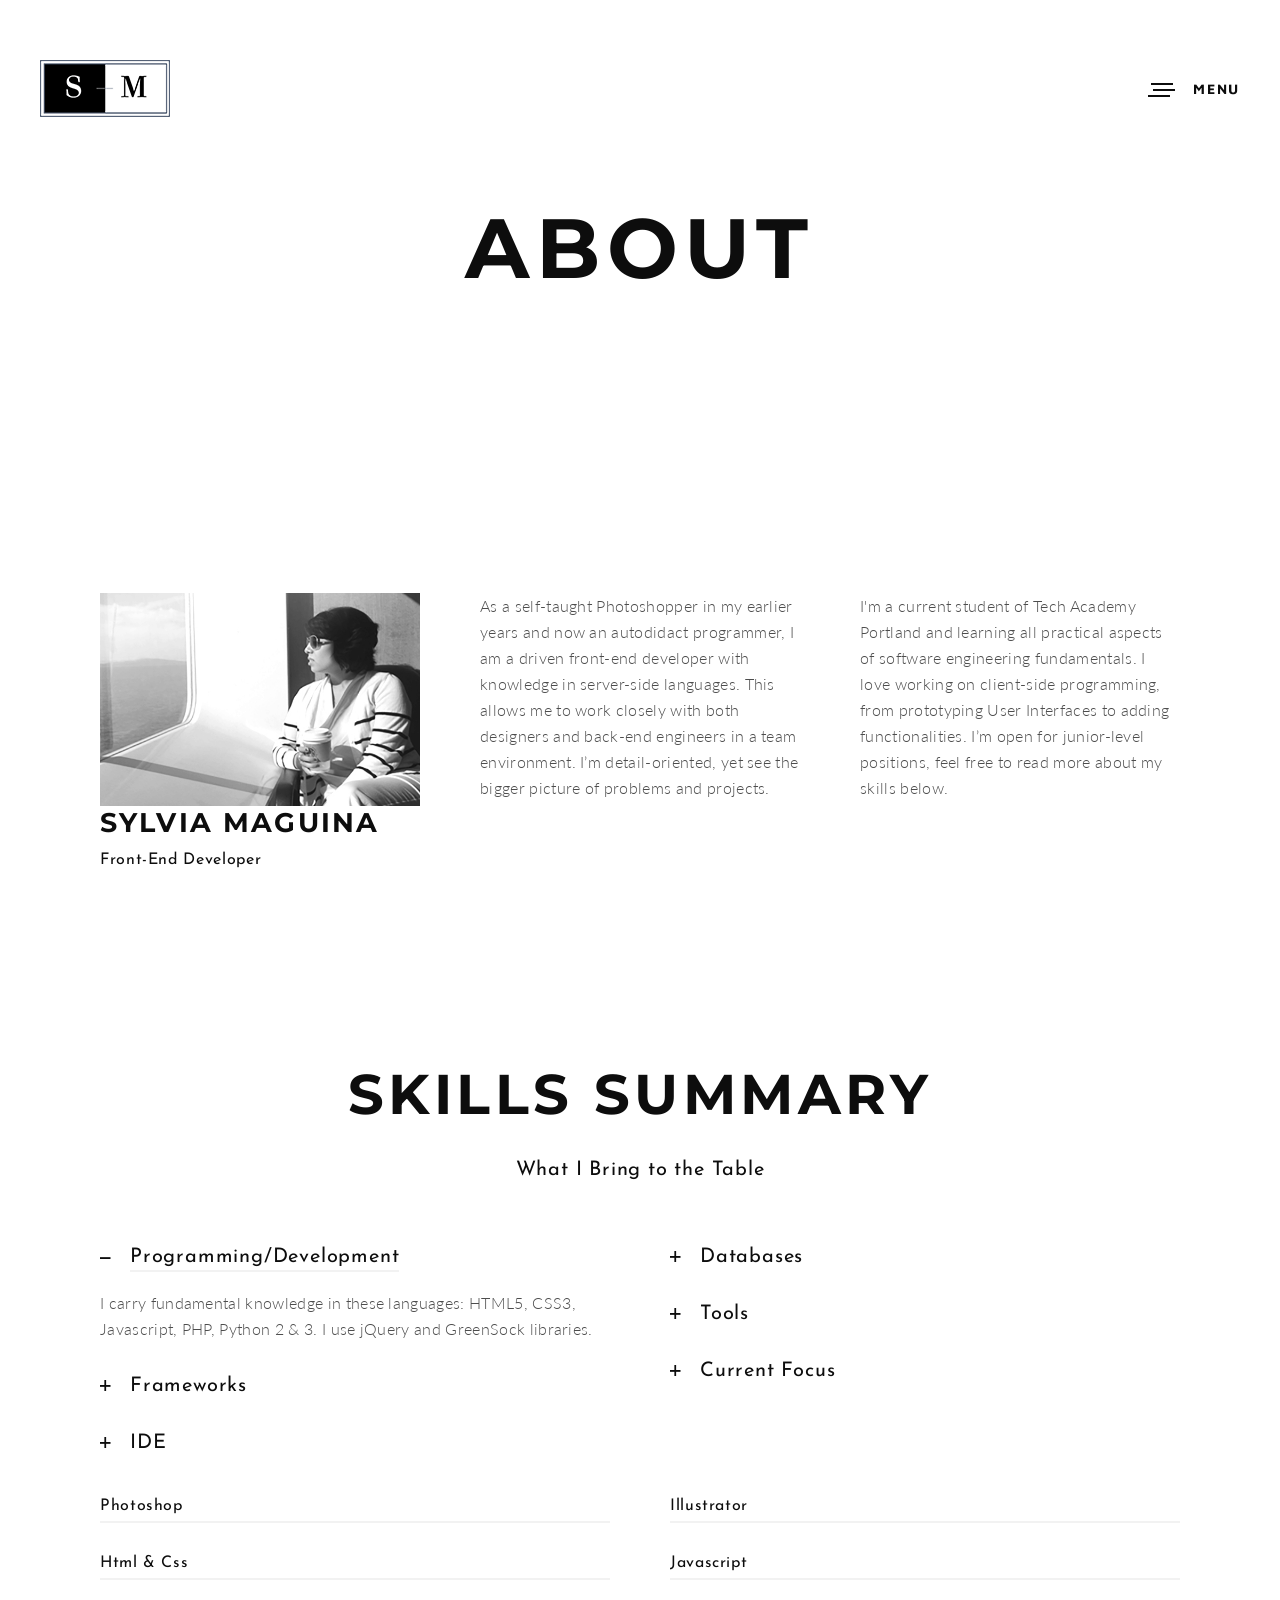
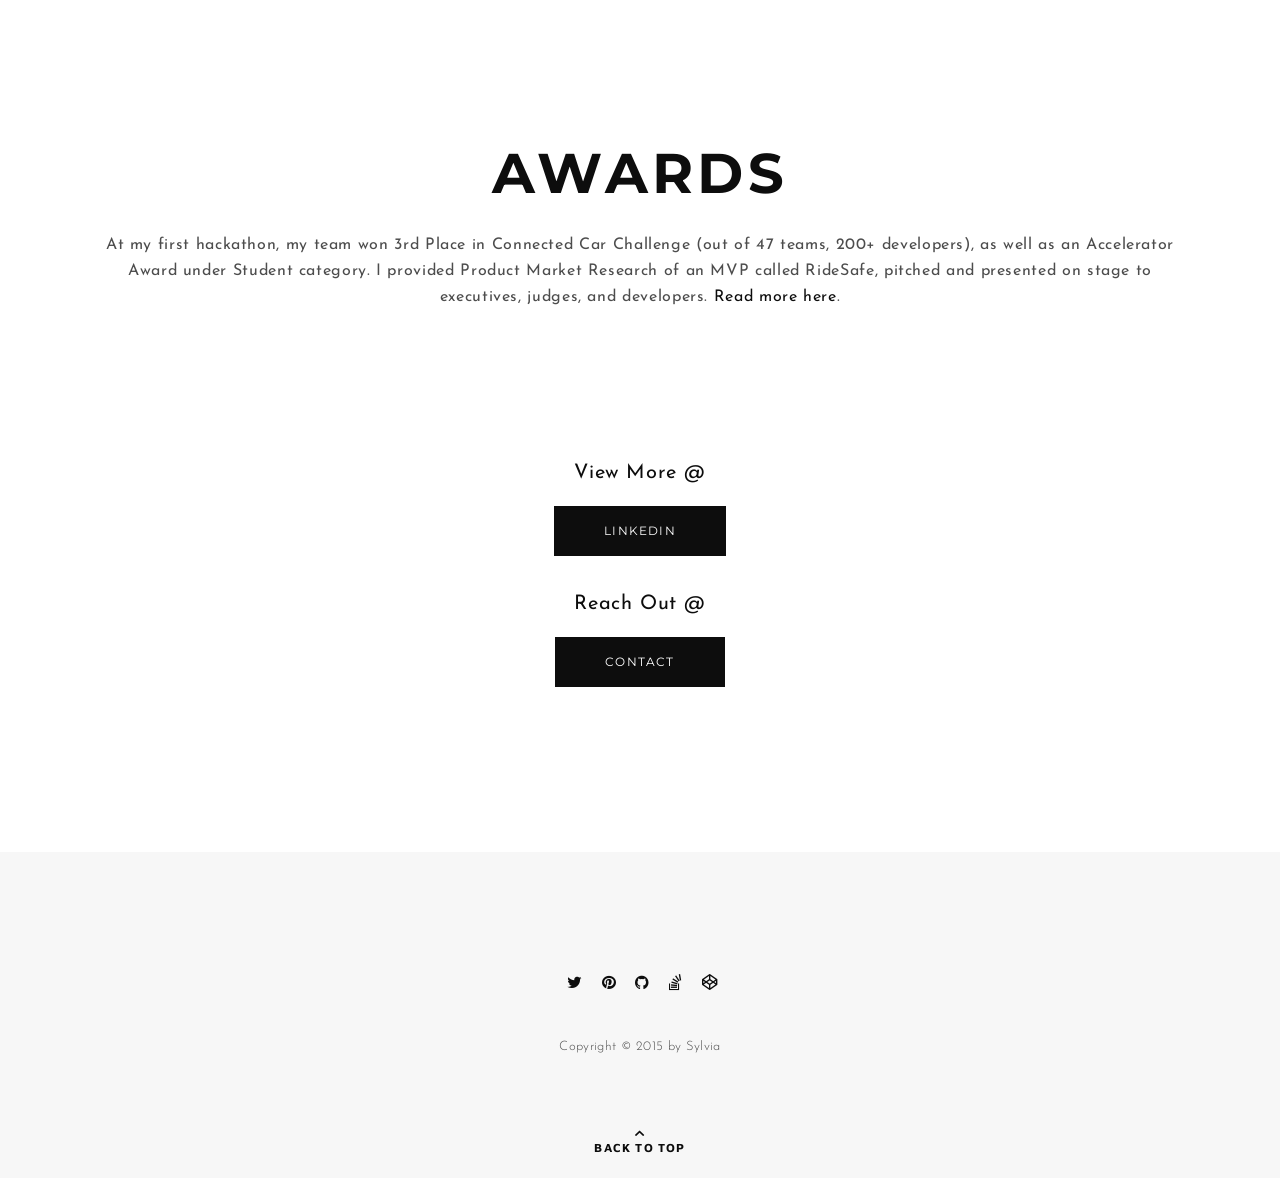
==== commit c8a4e089: "Update About Skills" ====
--- a/about.html
+++ b/about.html
@@ -112,7 +112,7 @@
                             <div class="toggle-title toggle-active">
                                 <h5 class="alttitle toggle-name">Programming/Development</h5>
                             </div>
-                            <div class="toggle-inner">I carry strong fundamental knowledge in these languages: HTML/CSS - Javascript. I use jQuery and GreenSock libraries. Familiar as well with PHP.</div>
+                            <div class="toggle-inner">I carry fundamental knowledge in these languages: HTML5, CSS3, Javascript, PHP, Python 2 & 3. I use jQuery and GreenSock libraries.</div>
                         </div>
                         <div class="toggle-item">
                             <div class="toggle-title">
@@ -124,7 +124,7 @@
                             <div class="toggle-title">
                                 <h5 class="alttitle toggle-name">IDE</h5>
                             </div>
-                            <div class="toggle-inner">WebStorm (esp. for Javascript heavy projects), Sublime Text, Visual Studio</div>
+                            <div class="toggle-inner">WebStorm, Sublime Text, Visual Studio</div>
                         </div>
                     </div>
                     <!-- Left-Side Accordion Ends -->
@@ -136,19 +136,19 @@
                             <div class="toggle-title">
                                 <h5 class="alttitle toggle-name">Databases</h5>
                             </div>
-                            <div class="toggle-inner">Microsoft SQL Server and MySQL</div>
+                            <div class="toggle-inner">Microsoft SQL Server, MySQL, SQLite</div>
                         </div>
                         <div class="toggle-item">
                             <div class="toggle-title">
                                 <h5 class="alttitle toggle-name">Tools</h5>
                             </div>
-                            <div class="toggle-inner">Adobe Creative Suite, Photoshop, Illustrator, CodeKit, Codepen and Proto.io for prototyping, Git and Github for Version Control</div>
+                            <div class="toggle-inner">Adobe Creative Suite, Photoshop, Illustrator, CodeKit and Netlify for static workflow, Codepen and Proto.io for prototyping, Git and Github for version control</div>
                         </div>
                         <div class="toggle-item">
                             <div class="toggle-title">
                                 <h5 class="alttitle toggle-name">Current Focus</h5>
                             </div>
-                            <div class="toggle-inner">Currently studying Python. Will be learning courses in C#, ASP.NET for MTA certification</div>
+                            <div class="toggle-inner">Currently studying C# and ASP.NET for MTA certification</div>
                         </div>
                     </div>
                     <!-- Right-Side Accordion Ends -->
@@ -220,7 +220,7 @@
                     <li class="twitter"><a href="http://www.twitter.com/smag23"></a></li>
                     <li class="pinterest"><a href="http://www.pinterest.com/inspiredmindTV"></a></li>
                     <li class="github"><a href="http://www.github.com/SMaguina"></a></li>
-                    <li class="stackoverflow"><a href="http://stackoverflow.com/users/4808619/sylvia"></a></li>
+                    <li class="stackoverflow"><a href="http://stackoverflow.com/users/4808619/sm23"></a></li>
                     <li class="codepen"><a href="http://codepen.io/SMaguina"></a></li>
                 </ul>
             </div>
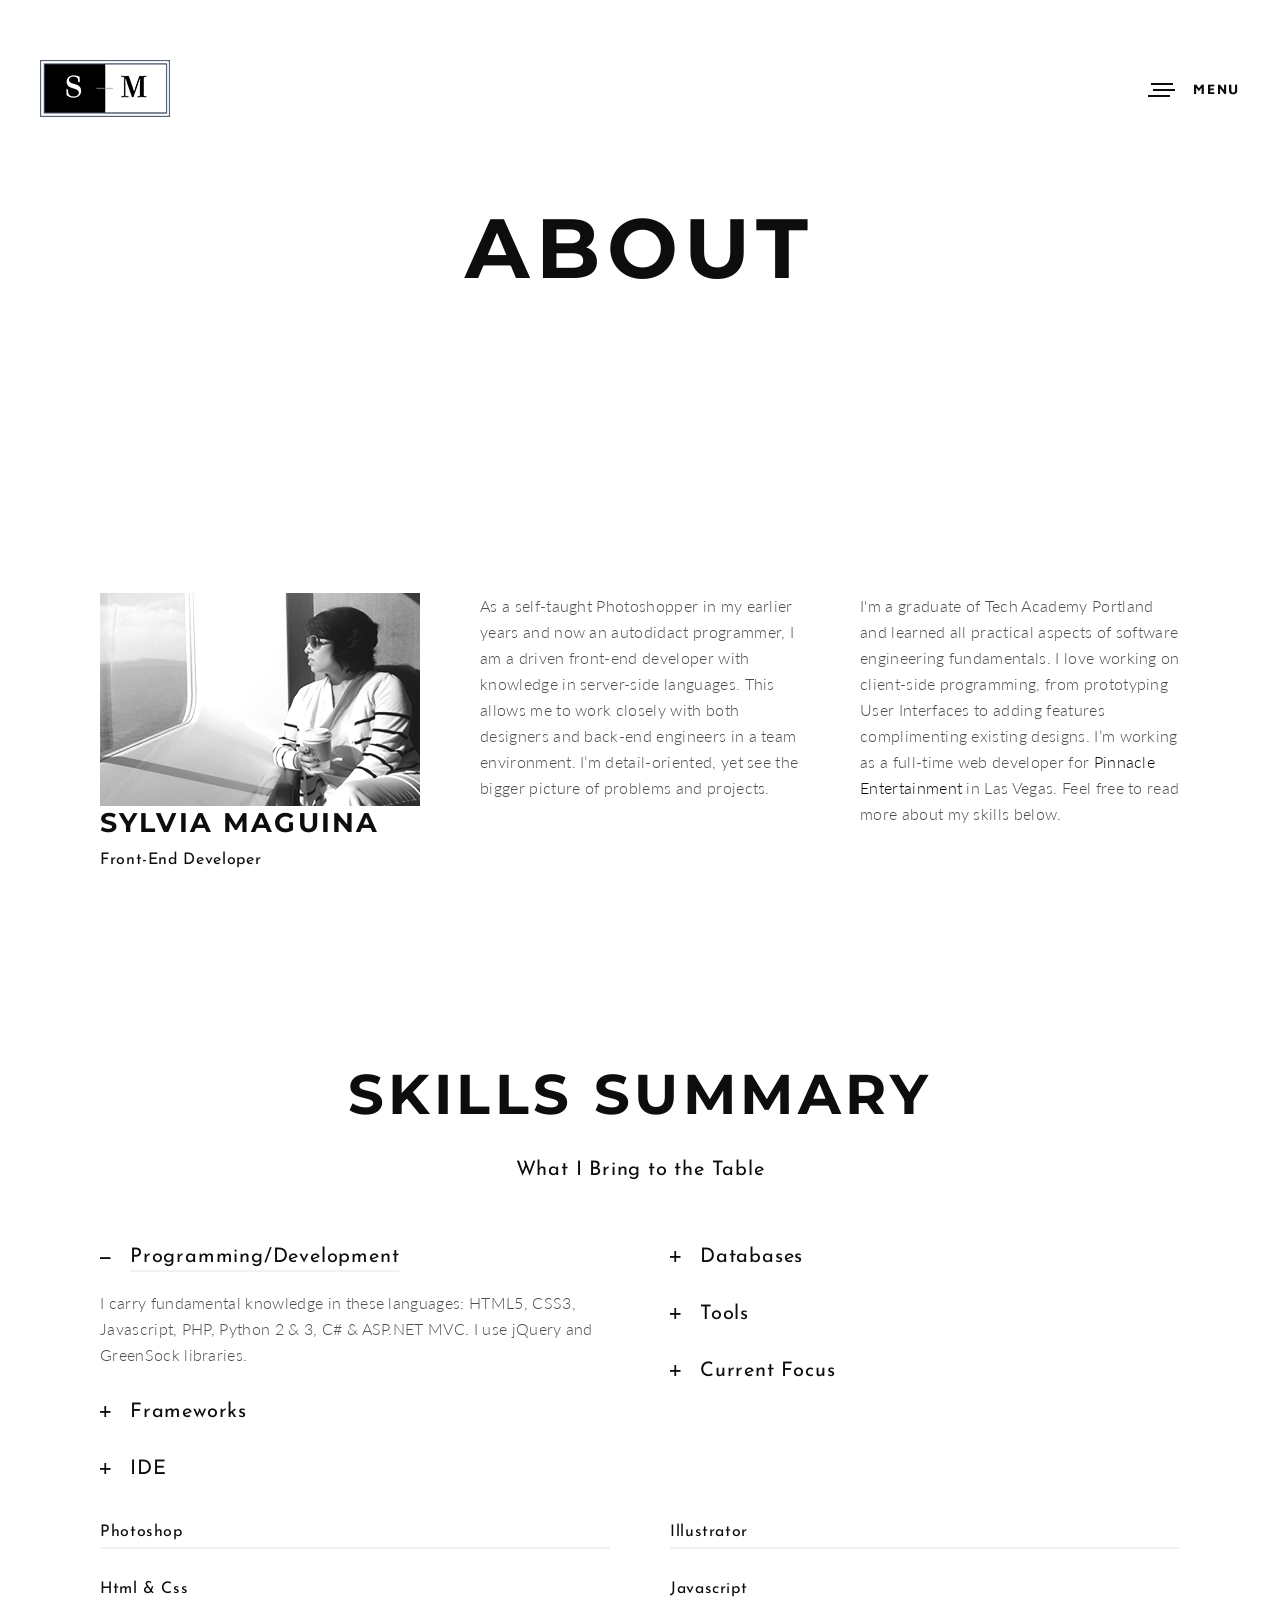
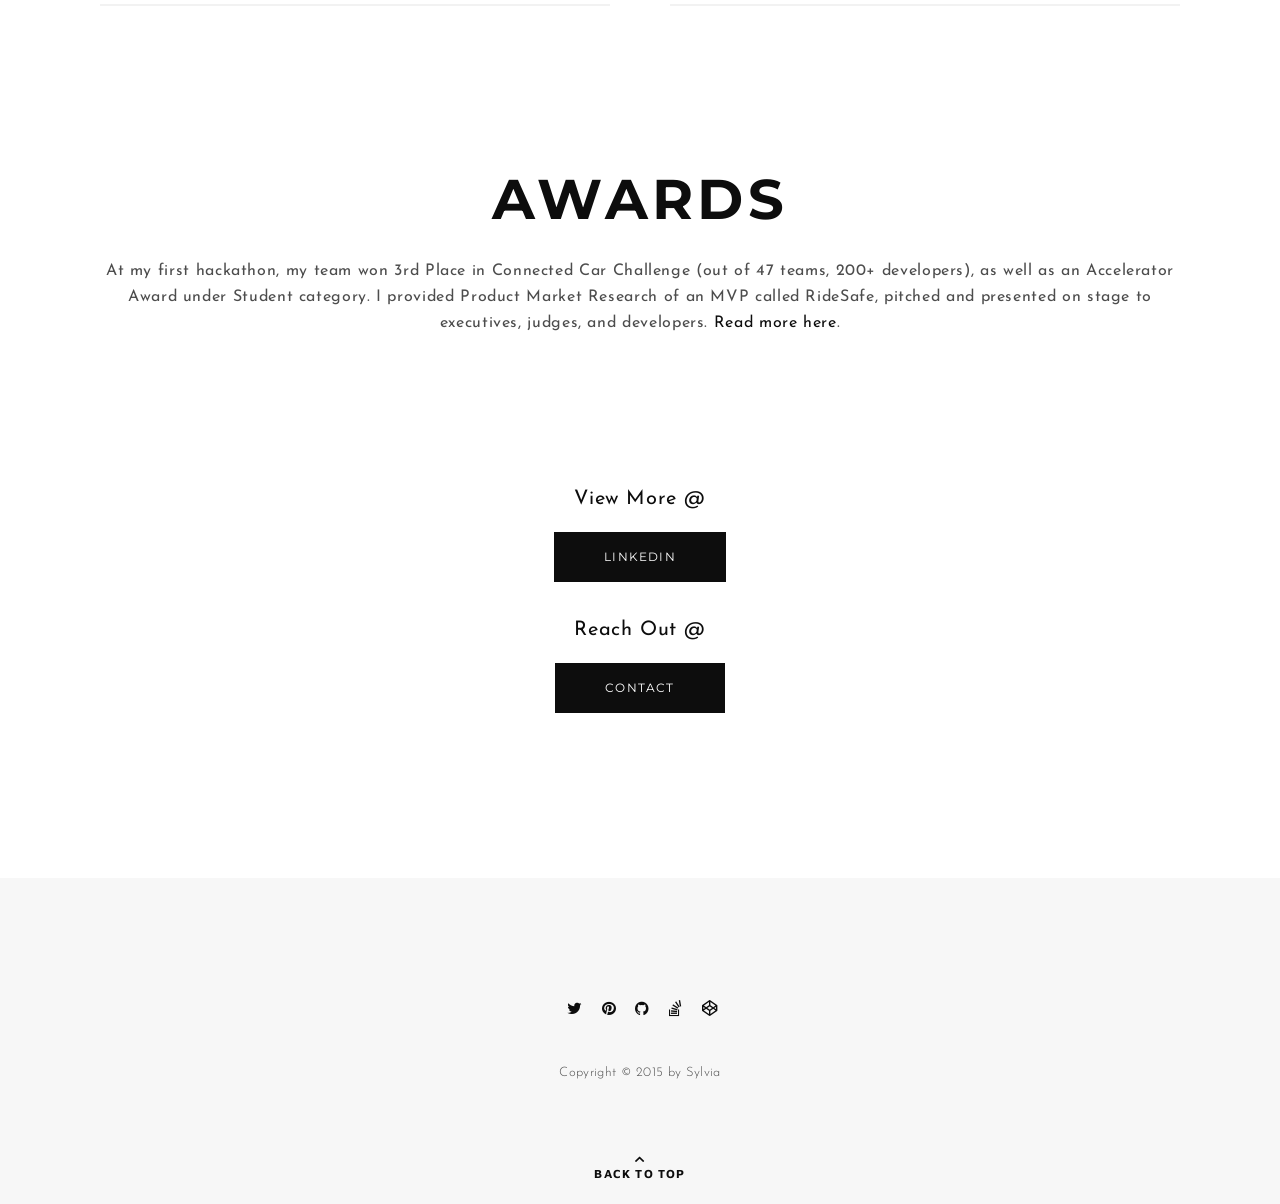
==== commit c1f1ac42: "Update about page 2016" ====
--- a/about.html
+++ b/about.html
@@ -95,7 +95,7 @@
                 	<p>As a self-taught Photoshopper in my earlier years and now an autodidact programmer, I am a driven front-end developer with knowledge in server-side languages. This allows me to work closely with both designers and back-end engineers in a team environment. I’m detail-oriented, yet see the bigger picture of problems and projects.</p>
                 </div>
                 <div class="column one-third last-col">
-                	<p>I'm a current student of Tech Academy Portland and learning all practical aspects of software engineering fundamentals. I love working on client-side programming, from prototyping User Interfaces to adding functionalities. I’m open for junior-level positions, feel free to read more about my skills below.</p>
+                	<p>I'm a graduate of Tech Academy Portland and learned all practical aspects of software engineering fundamentals. I love working on client-side programming, from prototyping User Interfaces to adding features complimenting existing designs. I’m working as a full-time web developer for <a href="https://www.pnkinc.com/">Pinnacle Entertainment</a> in Las Vegas. Feel free to read more about my skills below.</p>
                 </div>
             </div>
             
@@ -112,7 +112,7 @@
                             <div class="toggle-title toggle-active">
                                 <h5 class="alttitle toggle-name">Programming/Development</h5>
                             </div>
-                            <div class="toggle-inner">I carry fundamental knowledge in these languages: HTML5, CSS3, Javascript, PHP, Python 2 & 3. I use jQuery and GreenSock libraries.</div>
+                            <div class="toggle-inner">I carry fundamental knowledge in these languages: HTML5, CSS3, Javascript, PHP, Python 2 & 3, C# & ASP.NET MVC. I use jQuery and GreenSock libraries.</div>
                         </div>
                         <div class="toggle-item">
                             <div class="toggle-title">
@@ -142,13 +142,13 @@
                             <div class="toggle-title">
                                 <h5 class="alttitle toggle-name">Tools</h5>
                             </div>
-                            <div class="toggle-inner">Adobe Creative Suite, Photoshop, Illustrator, CodeKit and Netlify for static workflow, Codepen and Proto.io for prototyping, Git and Github for version control</div>
+                            <div class="toggle-inner">Adobe Creative Suite, Photoshop, Illustrator, CodeKit and Netlify for static file workflow, Codepen and Balsamiq for prototyping, Git and Github for version control</div>
                         </div>
                         <div class="toggle-item">
                             <div class="toggle-title">
                                 <h5 class="alttitle toggle-name">Current Focus</h5>
                             </div>
-                            <div class="toggle-inner">Currently studying C# and ASP.NET for MTA certification</div>
+                            <div class="toggle-inner">Currently studying for MTA (Microsoft Technology Associate) certification</div>
                         </div>
                     </div>
                     <!-- Right-Side Accordion Ends -->
@@ -200,7 +200,7 @@
        		<div class="spacer spacer-medium"></div>
             
             <h5 class="alttitle align-center">View More @</h5>
-            <p class="align-center"><a class="sr-button sr-button2" href="http://www.linkedin.com/in/sylviam23">Linkedin</a></p>
+            <p class="align-center"><a class="sr-button sr-button2" href="http://www.linkedin.com/in/sylviamaguina">Linkedin</a></p>
 
             <h5 class="alttitle align-center">Reach Out @</h5>
             <p class="align-center"><a class="sr-button sr-button2" href="contact.html">Contact</a></p>
